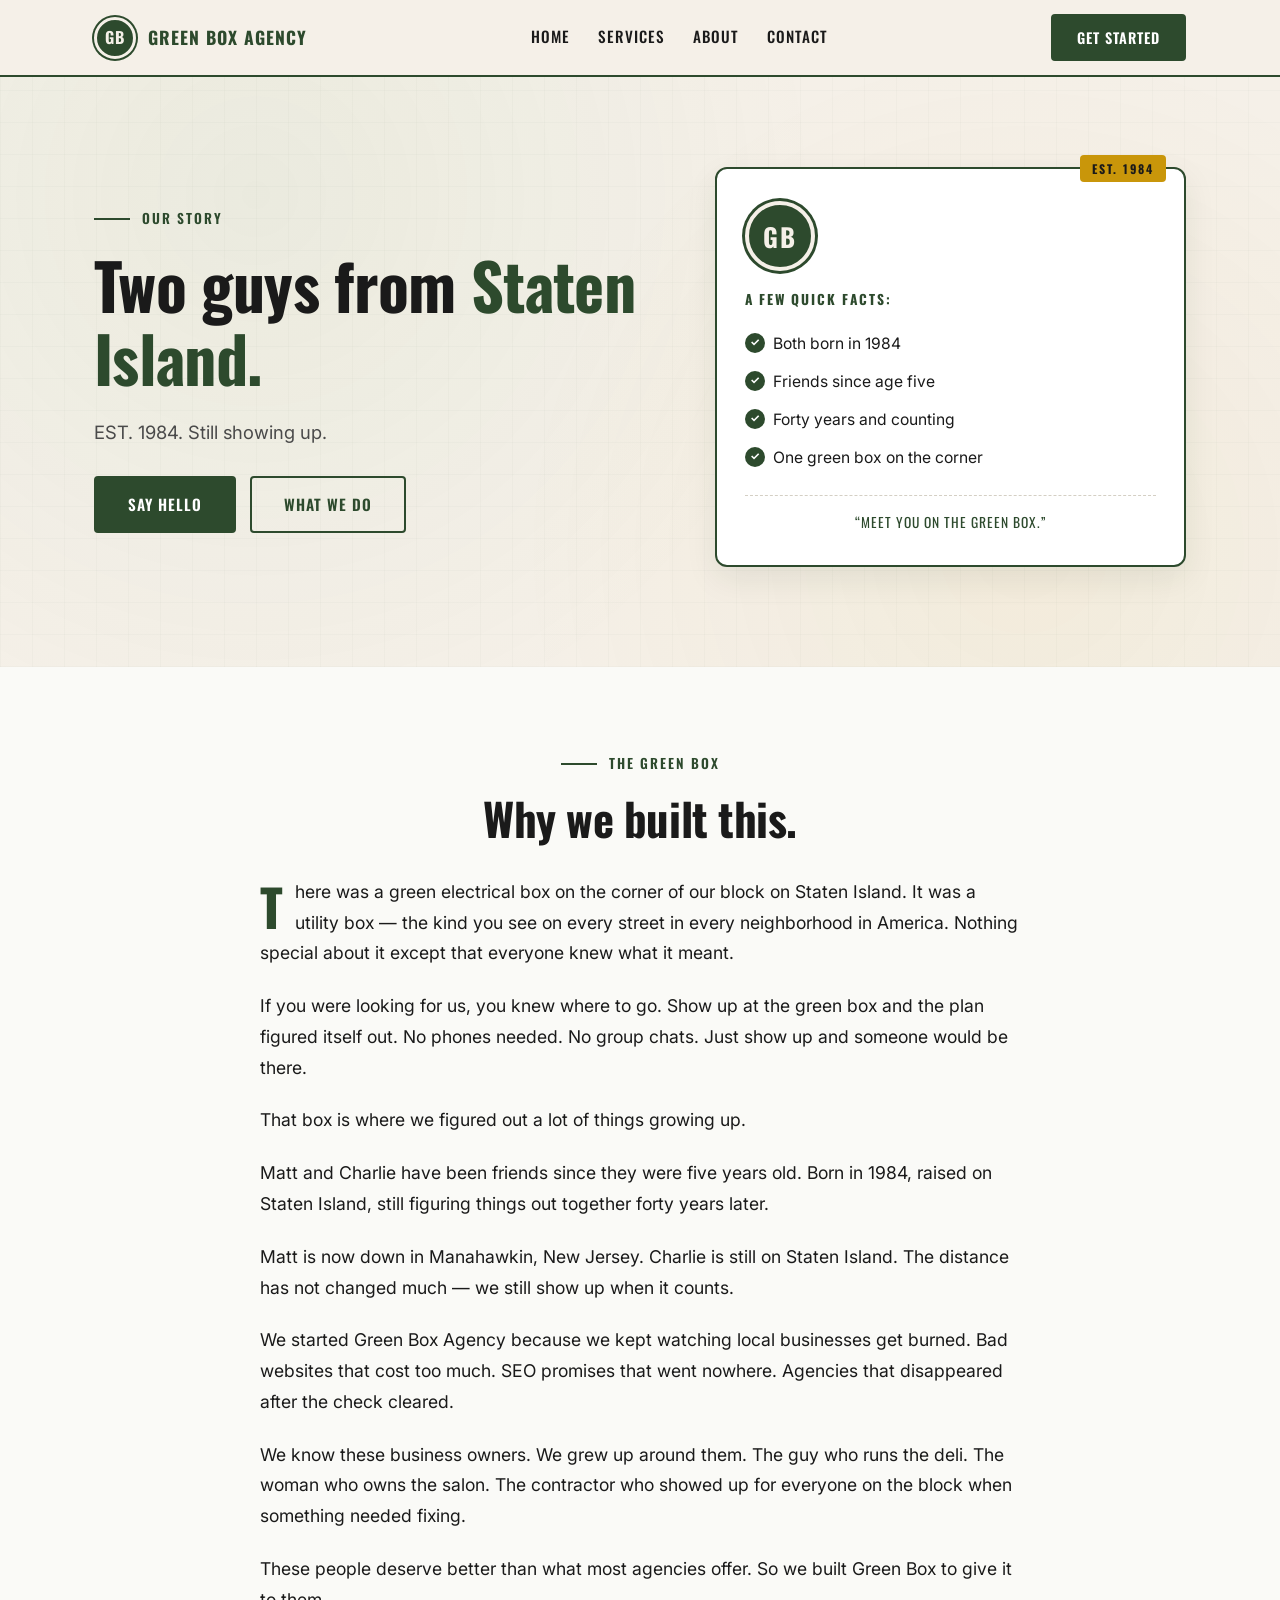
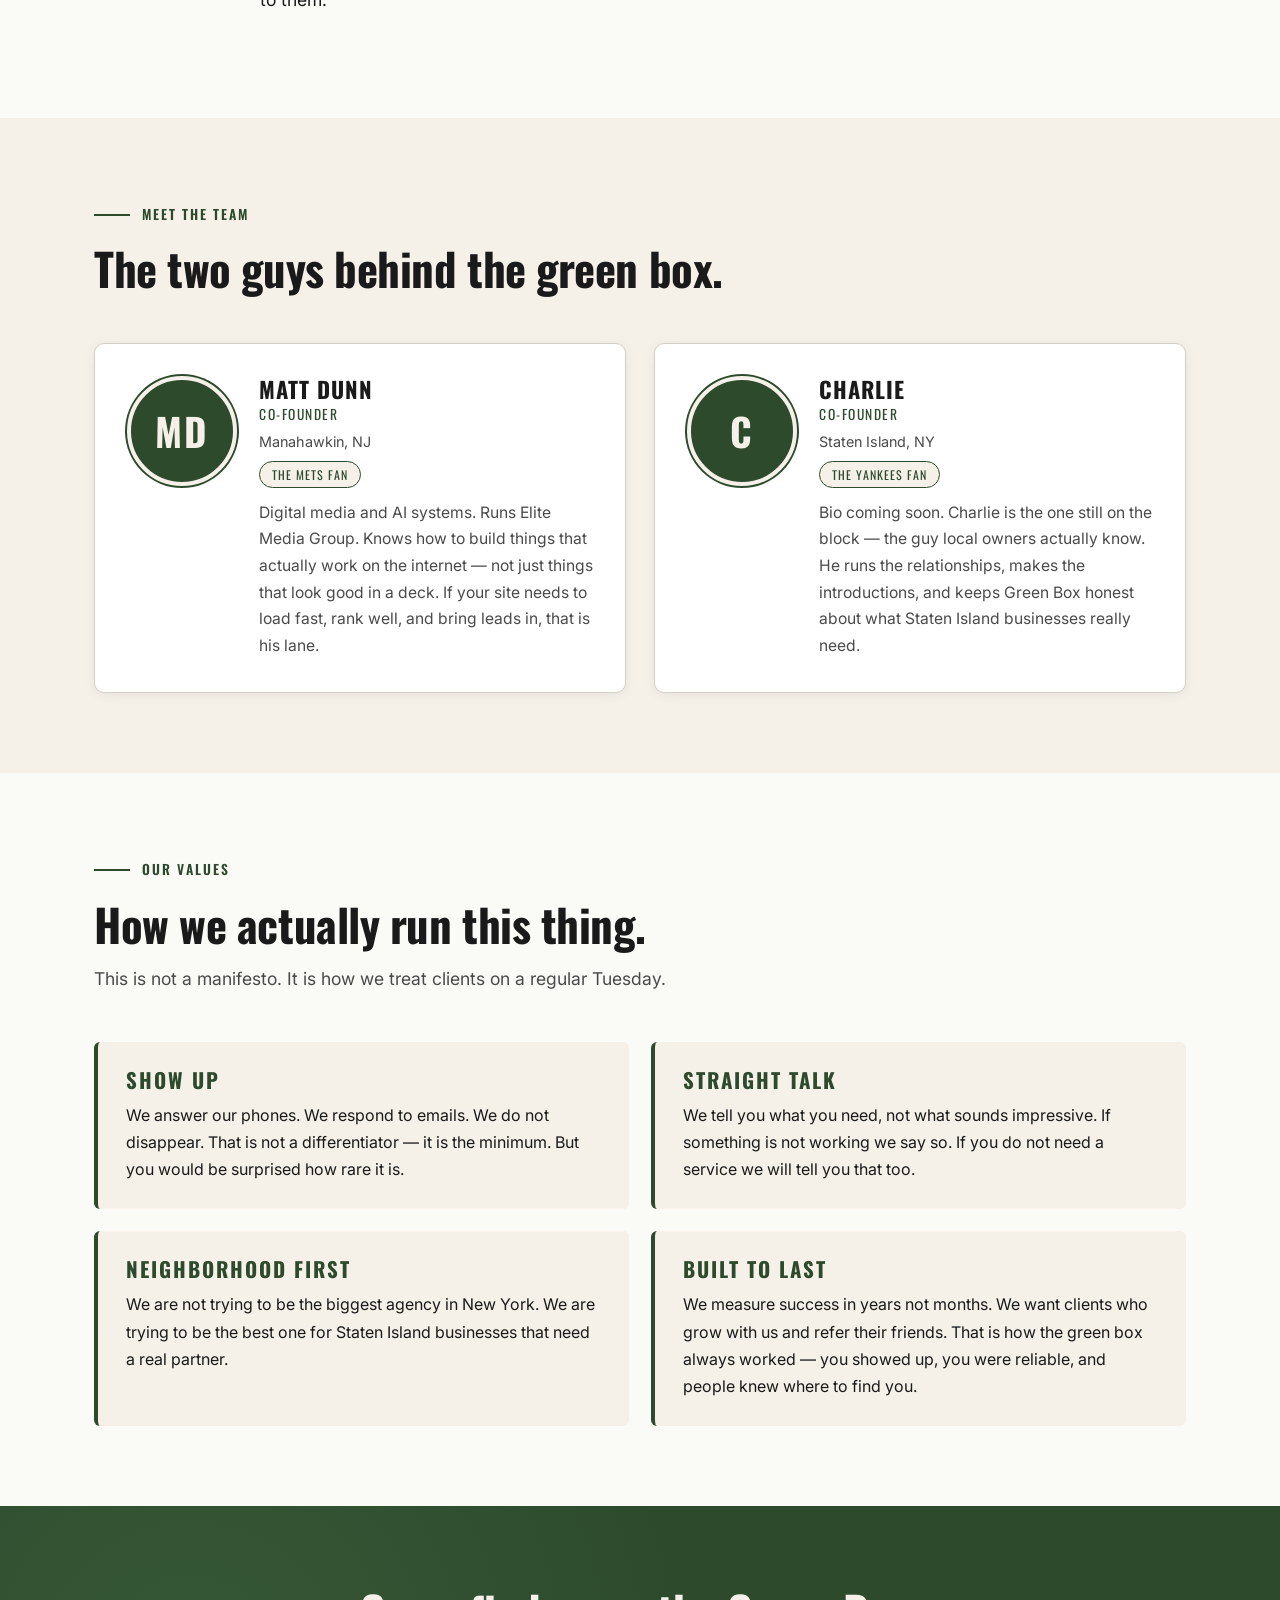
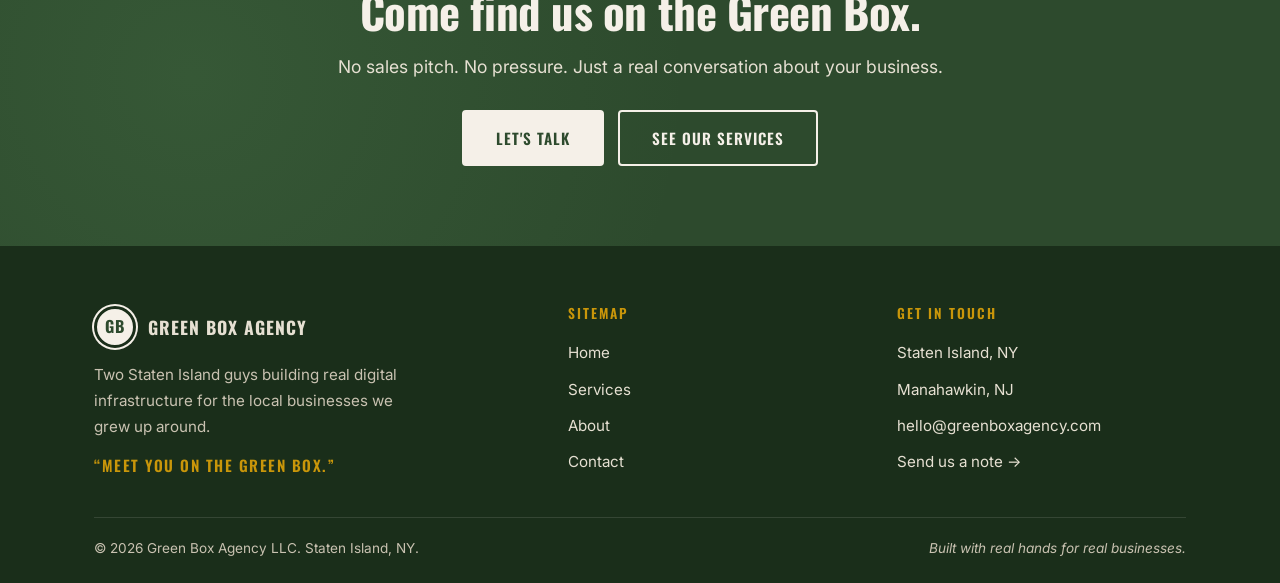
==== about/index.html @ 004ef1b1 "Add about/index.html — greenboxagency.com" ====
<!DOCTYPE html>
<html lang="en">
<head>
  <meta charset="UTF-8" />
  <meta name="viewport" content="width=device-width, initial-scale=1.0" />
  <title>About &mdash; Two Guys from Staten Island | Green Box Agency</title>
  <meta name="description" content="Green Box Agency was started by Matt and Charlie &mdash; friends since 1989, born on Staten Island, building real digital infrastructure for local businesses. Meet the team." />
  <link rel="canonical" href="https://greenboxagency.com/about/" />

  <meta property="og:type" content="website" />
  <meta property="og:url" content="https://greenboxagency.com/about/" />
  <meta property="og:title" content="About Green Box Agency &mdash; Two Guys from Staten Island" />
  <meta property="og:description" content="Friends since 1989. Building Green Box together. Real digital work for the businesses we grew up around." />
  <meta property="og:image" content="/assets/logo.png" />

  <meta name="twitter:card" content="summary_large_image" />
  <meta name="twitter:title" content="About | Green Box Agency" />
  <meta name="twitter:description" content="Friends since 1989. Staten Island raised. Building Green Box together." />
  <meta name="twitter:image" content="/assets/logo.png" />

  <link rel="icon" type="image/png" href="/assets/logo.png" />

  <link rel="preconnect" href="https://fonts.googleapis.com" />
  <link rel="preconnect" href="https://fonts.gstatic.com" crossorigin />
  <link href="https://fonts.googleapis.com/css2?family=Oswald:wght@400;500;600;700;800&amp;family=Inter:wght@400;500;600;700&amp;display=swap" rel="stylesheet" />

  <link rel="stylesheet" href="/assets/style.css" />
  <script src="/assets/script.js" defer></script>

  <!-- GA4 goes here -->

  <script type="application/ld+json">
  {
    "@context": "https://schema.org",
    "@type": "BreadcrumbList",
    "itemListElement": [
      { "@type": "ListItem", "position": 1, "name": "Home", "item": "https://greenboxagency.com/" },
      { "@type": "ListItem", "position": 2, "name": "About", "item": "https://greenboxagency.com/about/" }
    ]
  }
  </script>
</head>
<body>
<header class="site-header" id="top">
  <div class="container">
    <nav class="nav" aria-label="Primary">
      <a class="nav-logo" href="/">
        <span class="nav-logo-mark" aria-hidden="true">GB</span>
        <span>Green Box Agency</span>
      </a>

      <button class="nav-toggle" type="button" aria-controls="nav-links" aria-expanded="false" aria-label="Toggle navigation menu">
        <span></span><span></span><span></span>
      </button>

      <ul class="nav-links" id="nav-links">
        <li><a href="/">Home</a></li>
        <li><a href="/services/">Services</a></li>
        <li><a href="/about/">About</a></li>
        <li><a href="/contact/">Contact</a></li>
      </ul>

      <a class="nav-cta" href="/contact/">Get Started</a>
    </nav>
  </div>
</header>

<main id="main">

  <!-- HERO -->
  <section class="hero">
    <div class="container">
      <div class="hero-copy fade-up">
        <span class="section-label">Our Story</span>
        <h1>Two guys from <span style="color:#2d4a2d">Staten Island.</span></h1>
        <p class="lede">EST. 1984. Still showing up.</p>
        <div class="btn-row">
          <a class="btn btn--primary" href="/contact/">Say Hello</a>
          <a class="btn btn--secondary" href="/services/">What We Do</a>
        </div>
      </div>

      <aside class="hero-card fade-up" aria-label="Quick facts">
        <span class="gb-mark" aria-hidden="true">GB</span>
        <div class="hero-card-label">A few quick facts:</div>
        <ul class="check-list">
          <li>Both born in 1984</li>
          <li>Friends since age five</li>
          <li>Forty years and counting</li>
          <li>One green box on the corner</li>
        </ul>
        <div class="hero-card-foot">&ldquo;Meet you on the Green Box.&rdquo;</div>
      </aside>
    </div>
  </section>

  <!-- THE STORY -->
  <section class="section section--white">
    <div class="container">
      <div class="section-head fade-up" style="margin: 0 auto 32px; text-align:center; max-width:680px;">
        <span class="section-label" style="justify-content:center;">The Green Box</span>
        <h2>Why we built this.</h2>
      </div>

      <article class="story-narrative">
        <p class="fade-up">There was a green electrical box on the corner of our block on Staten Island. It was a utility box &mdash; the kind you see on every street in every neighborhood in America. Nothing special about it except that everyone knew what it meant.</p>

        <p class="fade-up">If you were looking for us, you knew where to go. Show up at the green box and the plan figured itself out. No phones needed. No group chats. Just show up and someone would be there.</p>

        <p class="fade-up">That box is where we figured out a lot of things growing up.</p>

        <p class="fade-up">Matt and Charlie have been friends since they were five years old. Born in 1984, raised on Staten Island, still figuring things out together forty years later.</p>

        <p class="fade-up">Matt is now down in Manahawkin, New Jersey. Charlie is still on Staten Island. The distance has not changed much &mdash; we still show up when it counts.</p>

        <p class="fade-up">We started Green Box Agency because we kept watching local businesses get burned. Bad websites that cost too much. SEO promises that went nowhere. Agencies that disappeared after the check cleared.</p>

        <p class="fade-up">We know these business owners. We grew up around them. The guy who runs the deli. The woman who owns the salon. The contractor who showed up for everyone on the block when something needed fixing.</p>

        <p class="fade-up">These people deserve better than what most agencies offer. So we built Green Box to give it to them.</p>
      </article>
    </div>
  </section>

  <!-- MEET THE TEAM -->
  <section class="section section--cream">
    <div class="container">
      <div class="section-head fade-up">
        <span class="section-label">Meet the Team</span>
        <h2>The two guys behind the green box.</h2>
      </div>

      <div class="team-grid">
        <article class="team-card fade-up">
          <span class="team-avatar" aria-hidden="true">MD</span>
          <div>
            <h3>Matt Dunn</h3>
            <div class="team-role">Co-Founder</div>
            <div class="team-location">Manahawkin, NJ</div>
            <span class="team-tag">The Mets fan</span>
            <p class="team-bio">Digital media and AI systems. Runs Elite Media Group. Knows how to build things that actually work on the internet &mdash; not just things that look good in a deck. If your site needs to load fast, rank well, and bring leads in, that is his lane.</p>
          </div>
        </article>

        <article class="team-card fade-up">
          <span class="team-avatar" aria-hidden="true">C</span>
          <div>
            <h3>Charlie</h3>
            <div class="team-role">Co-Founder</div>
            <div class="team-location">Staten Island, NY</div>
            <span class="team-tag">The Yankees fan</span>
            <p class="team-bio">Bio coming soon. Charlie is the one still on the block &mdash; the guy local owners actually know. He runs the relationships, makes the introductions, and keeps Green Box honest about what Staten Island businesses really need.</p>
          </div>
        </article>
      </div>
    </div>
  </section>

  <!-- OUR VALUES -->
  <section class="section section--white">
    <div class="container">
      <div class="section-head fade-up">
        <span class="section-label">Our Values</span>
        <h2>How we actually run this thing.</h2>
        <p>This is not a manifesto. It is how we treat clients on a regular Tuesday.</p>
      </div>

      <div class="values-grid">
        <div class="value-card fade-up">
          <h3>Show Up</h3>
          <p>We answer our phones. We respond to emails. We do not disappear. That is not a differentiator &mdash; it is the minimum. But you would be surprised how rare it is.</p>
        </div>

        <div class="value-card fade-up">
          <h3>Straight Talk</h3>
          <p>We tell you what you need, not what sounds impressive. If something is not working we say so. If you do not need a service we will tell you that too.</p>
        </div>

        <div class="value-card fade-up">
          <h3>Neighborhood First</h3>
          <p>We are not trying to be the biggest agency in New York. We are trying to be the best one for Staten Island businesses that need a real partner.</p>
        </div>

        <div class="value-card fade-up">
          <h3>Built to Last</h3>
          <p>We measure success in years not months. We want clients who grow with us and refer their friends. That is how the green box always worked &mdash; you showed up, you were reliable, and people knew where to find you.</p>
        </div>
      </div>
    </div>
  </section>

  <!-- CTA BAND -->
  <section class="cta-band">
    <div class="container">
      <h2 class="fade-up">Come find us on the Green Box.</h2>
      <p class="fade-up">No sales pitch. No pressure. Just a real conversation about your business.</p>
      <div class="btn-row fade-up">
        <a class="btn btn--cream" href="/contact/">Let's Talk</a>
        <a class="btn btn--outline-cream" href="/services/">See Our Services</a>
      </div>
    </div>
  </section>

</main>
<footer class="site-footer">
  <div class="container">
    <div class="footer-grid">
      <div class="footer-brand">
        <a class="nav-logo" href="/">
          <span class="nav-logo-mark" aria-hidden="true">GB</span>
          <span>Green Box Agency</span>
        </a>
        <p>Two Staten Island guys building real digital infrastructure for the local businesses we grew up around.</p>
        <p class="footer-tagline">&ldquo;Meet you on the Green Box.&rdquo;</p>
      </div>
      <div class="footer-col">
        <h4>Sitemap</h4>
        <ul>
          <li><a href="/">Home</a></li>
          <li><a href="/services/">Services</a></li>
          <li><a href="/about/">About</a></li>
          <li><a href="/contact/">Contact</a></li>
        </ul>
      </div>
      <div class="footer-col">
        <h4>Get in touch</h4>
        <ul>
          <li>Staten Island, NY</li>
          <li>Manahawkin, NJ</li>
          <li><a href="mailto:hello@greenboxagency.com">hello@greenboxagency.com</a></li>
          <li><a href="/contact/">Send us a note &rarr;</a></li>
        </ul>
      </div>
    </div>
    <div class="footer-bottom">
      <span>&copy; <span data-year>2026</span> Green Box Agency LLC. Staten Island, NY.</span>
      <span class="built">Built with real hands for real businesses.</span>
    </div>
  </div>
</footer>
</body>
</html>
---- assets/style.css ----
/* ============================================
   GREEN BOX AGENCY — SHARED STYLESHEET
   greenboxagency.com
   "Meet you on the Green Box."
   ============================================ */

/* RESET */
*, *::before, *::after {
  box-sizing: border-box;
  margin: 0;
  padding: 0;
}

html {
  scroll-behavior: smooth;
  -webkit-text-size-adjust: 100%;
}

body {
  font-family: 'Inter', system-ui, -apple-system, sans-serif;
  background: #f5f0e8;
  color: #1a1a1a;
  line-height: 1.6;
  -webkit-font-smoothing: antialiased;
  -moz-osx-font-smoothing: grayscale;
  overflow-x: hidden;
}

img { max-width: 100%; height: auto; display: block; }

a { color: #2d4a2d; text-decoration: none; transition: color 0.2s ease; }
a:hover { color: #4a7c4a; }

ul { list-style: none; }

/* TYPOGRAPHY */
h1, h2, h3, h4, h5, h6 {
  font-family: 'Oswald', 'Inter', sans-serif;
  font-weight: 700;
  line-height: 1.15;
  color: #1a1a1a;
  letter-spacing: -0.01em;
}

h1 { font-size: clamp(2.4rem, 6vw, 4rem); font-weight: 800; }
h2 { font-size: clamp(1.8rem, 4vw, 2.8rem); font-weight: 700; }
h3 { font-size: 1.4rem; font-weight: 700; }
h4 { font-size: 1.15rem; font-weight: 600; }

p {
  font-size: 1rem;
  color: #4a4a4a;
  line-height: 1.7;
}

p + p { margin-top: 1rem; }

/* CONTAINER */
.container {
  max-width: 1140px;
  margin: 0 auto;
  padding: 0 24px;
  width: 100%;
}

/* SECTION LABEL — small Oswald uppercase with a leading line */
.section-label {
  font-family: 'Oswald', sans-serif;
  font-size: 0.85rem;
  font-weight: 600;
  text-transform: uppercase;
  letter-spacing: 2px;
  color: #2d4a2d;
  display: inline-flex;
  align-items: center;
  gap: 12px;
  margin-bottom: 18px;
}

.section-label::before {
  content: "";
  display: inline-block;
  width: 36px;
  height: 2px;
  background: #2d4a2d;
}

/* SECTION BASE */
.section {
  padding: 80px 0;
  position: relative;
}

.section--cream { background: #f5f0e8; }
.section--white { background: #fafaf7; }
.section--dark  { background: #2d4a2d; color: #f5f0e8; }
.section--dark p { color: #e6e0d2; }
.section--dark h1, .section--dark h2, .section--dark h3 { color: #f5f0e8; }

.section-head { max-width: 760px; margin-bottom: 48px; }
.section-head h2 { margin-bottom: 14px; }
.section-head p { font-size: 1.1rem; }

/* HEADER / NAV */
.site-header {
  position: sticky;
  top: 0;
  z-index: 100;
  background: #f5f0e8;
  border-bottom: 2px solid #2d4a2d;
  transition: box-shadow 0.2s ease;
}

.site-header.scrolled {
  box-shadow: 0 4px 16px rgba(26, 46, 26, 0.08);
}

.nav {
  display: flex;
  align-items: center;
  justify-content: space-between;
  padding: 14px 0;
  gap: 24px;
}

.nav-logo {
  display: flex;
  align-items: center;
  gap: 12px;
  font-family: 'Oswald', sans-serif;
  font-weight: 700;
  font-size: 1.1rem;
  color: #2d4a2d;
  text-transform: uppercase;
  letter-spacing: 1px;
  flex-shrink: 0;
}

.nav-logo-mark {
  width: 42px;
  height: 42px;
  border-radius: 50%;
  background: #2d4a2d;
  color: #f5f0e8;
  display: inline-flex;
  align-items: center;
  justify-content: center;
  font-family: 'Oswald', sans-serif;
  font-weight: 800;
  font-size: 1rem;
  letter-spacing: 1px;
  border: 3px solid #f5f0e8;
  box-shadow: 0 0 0 2px #2d4a2d;
}

.nav-links {
  display: flex;
  gap: 28px;
  list-style: none;
  margin: 0 auto;
}

.nav-links a {
  font-family: 'Oswald', sans-serif;
  font-size: 0.95rem;
  font-weight: 500;
  text-transform: uppercase;
  letter-spacing: 1px;
  color: #1a1a1a;
  padding: 6px 0;
  position: relative;
  transition: color 0.2s ease;
}

.nav-links a:hover,
.nav-links a.active {
  color: #2d4a2d;
}

.nav-links a.active::after {
  content: "";
  position: absolute;
  left: 0;
  bottom: -2px;
  width: 100%;
  height: 2px;
  background: #c9960a;
}

/* NAV CTA BUTTON */
.nav-cta {
  background: #2d4a2d;
  color: #ffffff;
  font-family: 'Oswald', sans-serif;
  font-weight: 600;
  text-transform: uppercase;
  letter-spacing: 1px;
  padding: 10px 24px;
  border-radius: 4px;
  font-size: 0.9rem;
  border: 2px solid #2d4a2d;
  transition: background 0.2s ease, transform 0.2s ease;
}
.nav-cta:hover { background: #4a7c4a; border-color: #4a7c4a; color: #ffffff; transform: translateY(-1px); }

/* HAMBURGER */
.nav-toggle {
  display: none;
  background: transparent;
  border: 0;
  width: 40px;
  height: 40px;
  cursor: pointer;
  padding: 8px;
  position: relative;
  z-index: 110;
}
.nav-toggle span {
  display: block;
  width: 100%;
  height: 2px;
  background: #2d4a2d;
  margin: 5px 0;
  transition: transform 0.25s ease, opacity 0.2s ease;
}
.nav-toggle[aria-expanded="true"] span:nth-child(1) { transform: translateY(7px) rotate(45deg); }
.nav-toggle[aria-expanded="true"] span:nth-child(2) { opacity: 0; }
.nav-toggle[aria-expanded="true"] span:nth-child(3) { transform: translateY(-7px) rotate(-45deg); }

/* BUTTONS */
.btn {
  display: inline-flex;
  align-items: center;
  justify-content: center;
  gap: 8px;
  font-family: 'Oswald', sans-serif;
  font-weight: 600;
  text-transform: uppercase;
  letter-spacing: 1px;
  font-size: 0.95rem;
  padding: 14px 32px;
  border-radius: 4px;
  border: 2px solid transparent;
  cursor: pointer;
  transition: background 0.2s ease, color 0.2s ease, transform 0.2s ease, border-color 0.2s ease;
  text-decoration: none;
  white-space: nowrap;
}

.btn--primary {
  background: #2d4a2d;
  color: #ffffff;
  border-color: #2d4a2d;
}
.btn--primary:hover { background: #4a7c4a; border-color: #4a7c4a; color: #ffffff; transform: translateY(-1px); }

.btn--secondary {
  background: transparent;
  color: #2d4a2d;
  border-color: #2d4a2d;
}
.btn--secondary:hover { background: #2d4a2d; color: #ffffff; transform: translateY(-1px); }

.btn--cream {
  background: #f5f0e8;
  color: #2d4a2d;
  border-color: #f5f0e8;
}
.btn--cream:hover { background: #ffffff; border-color: #ffffff; color: #2d4a2d; }

.btn--outline-cream {
  background: transparent;
  color: #f5f0e8;
  border-color: #f5f0e8;
}
.btn--outline-cream:hover { background: #f5f0e8; color: #2d4a2d; }

.btn-row {
  display: flex;
  gap: 14px;
  flex-wrap: wrap;
  margin-top: 28px;
}

.trust-line {
  margin-top: 22px;
  font-size: 0.9rem;
  color: #4a4a4a;
  font-family: 'Oswald', sans-serif;
  font-weight: 500;
  letter-spacing: 1px;
  text-transform: uppercase;
}

/* HERO */
.hero {
  background:
    radial-gradient(circle at 20% 20%, rgba(106,168,106,0.08), transparent 50%),
    radial-gradient(circle at 80% 80%, rgba(201,150,10,0.06), transparent 45%),
    #f5f0e8;
  padding: 90px 0 100px;
  position: relative;
  overflow: hidden;
}

.hero::before {
  content: "";
  position: absolute;
  inset: 0;
  background-image:
    repeating-linear-gradient(0deg, rgba(45,74,45,0.025) 0 1px, transparent 1px 32px),
    repeating-linear-gradient(90deg, rgba(45,74,45,0.025) 0 1px, transparent 1px 32px);
  pointer-events: none;
}

.hero .container {
  position: relative;
  display: grid;
  grid-template-columns: 1.2fr 1fr;
  gap: 56px;
  align-items: center;
}

.hero h1 { margin-bottom: 22px; color: #1a1a1a; }
.hero h1 .accent { color: #2d4a2d; }
.hero .lede { font-size: 1.15rem; max-width: 540px; }

/* HERO BADGE CARD */
.hero-card {
  background: #ffffff;
  border: 2px solid #2d4a2d;
  border-radius: 12px;
  padding: 32px 28px;
  box-shadow: 0 12px 32px rgba(26,46,26,0.08);
  position: relative;
}

.hero-card::before {
  content: "EST. 1984";
  position: absolute;
  top: -14px;
  right: 18px;
  background: #c9960a;
  color: #1a1a1a;
  font-family: 'Oswald', sans-serif;
  font-weight: 700;
  font-size: 0.75rem;
  letter-spacing: 2px;
  padding: 4px 12px;
  border-radius: 4px;
}

.hero-card .gb-mark {
  width: 70px;
  height: 70px;
  border-radius: 50%;
  background: #2d4a2d;
  color: #f5f0e8;
  display: inline-flex;
  align-items: center;
  justify-content: center;
  font-family: 'Oswald', sans-serif;
  font-weight: 800;
  font-size: 1.6rem;
  letter-spacing: 2px;
  margin-bottom: 18px;
  border: 4px solid #f5f0e8;
  box-shadow: 0 0 0 3px #2d4a2d;
}

.hero-card-label {
  font-family: 'Oswald', sans-serif;
  font-weight: 700;
  text-transform: uppercase;
  letter-spacing: 2px;
  font-size: 0.85rem;
  color: #2d4a2d;
  margin-bottom: 14px;
}

.check-list { margin: 0; padding: 0; }
.check-list li {
  font-family: 'Inter', sans-serif;
  font-size: 0.98rem;
  color: #1a1a1a;
  padding: 8px 0 8px 28px;
  position: relative;
  line-height: 1.4;
}
.check-list li::before {
  content: "\2713";
  position: absolute;
  left: 0;
  top: 8px;
  width: 20px;
  height: 20px;
  border-radius: 50%;
  background: #2d4a2d;
  color: #ffffff;
  font-size: 0.7rem;
  font-weight: 700;
  display: inline-flex;
  align-items: center;
  justify-content: center;
}

.hero-card-foot {
  margin-top: 18px;
  padding-top: 16px;
  border-top: 1px dashed #d4cfc4;
  font-family: 'Oswald', sans-serif;
  font-size: 0.85rem;
  letter-spacing: 1px;
  text-transform: uppercase;
  color: #2d4a2d;
  text-align: center;
}

/* SOCIAL PROOF BAR */
.proof-bar {
  background: #f5f0e8;
  padding: 36px 0;
  border-top: 1px solid #d4cfc4;
  border-bottom: 1px solid #d4cfc4;
}

.proof-bar p {
  text-align: center;
  font-family: 'Oswald', sans-serif;
  font-weight: 500;
  text-transform: uppercase;
  letter-spacing: 1.5px;
  font-size: 0.9rem;
  color: #2d4a2d;
  margin-bottom: 24px;
}

.proof-stats {
  display: grid;
  grid-template-columns: repeat(3, 1fr);
  gap: 24px;
  max-width: 900px;
  margin: 0 auto;
}

.proof-stat {
  text-align: center;
  padding: 14px;
}

.proof-stat .stat-tag {
  display: inline-block;
  font-family: 'Oswald', sans-serif;
  font-weight: 700;
  background: #2d4a2d;
  color: #f5f0e8;
  padding: 2px 10px;
  border-radius: 3px;
  font-size: 0.7rem;
  letter-spacing: 1px;
  margin-bottom: 8px;
}

.proof-stat .stat-label {
  font-family: 'Inter', sans-serif;
  font-size: 0.9rem;
  color: #4a4a4a;
  display: block;
  margin-bottom: 6px;
}

.proof-stat .stat-value {
  font-family: 'Oswald', sans-serif;
  font-weight: 700;
  font-size: 1.3rem;
  color: #1a1a1a;
}

/* STORY SECTION */
.story-grid {
  display: grid;
  grid-template-columns: 1fr 1.2fr;
  gap: 56px;
  align-items: center;
}

.story-quote {
  background: #f5f0e8;
  border: 2px solid #2d4a2d;
  border-radius: 12px;
  padding: 40px 32px;
  position: relative;
  font-family: 'Oswald', sans-serif;
  font-weight: 500;
  font-size: 1.2rem;
  line-height: 1.45;
  color: #1a1a1a;
}

.story-quote::before {
  content: "\201C";
  position: absolute;
  top: -22px;
  left: 22px;
  background: #2d4a2d;
  color: #f5f0e8;
  width: 44px;
  height: 44px;
  border-radius: 50%;
  display: inline-flex;
  align-items: center;
  justify-content: center;
  font-family: 'Oswald', sans-serif;
  font-weight: 800;
  font-size: 2rem;
  line-height: 1;
  padding-top: 8px;
}

.story-quote-foot {
  margin-top: 22px;
  padding-top: 16px;
  border-top: 1px dashed #d4cfc4;
  font-family: 'Oswald', sans-serif;
  font-size: 0.8rem;
  letter-spacing: 2px;
  text-transform: uppercase;
  color: #2d4a2d;
}

.story-body h2 { margin-bottom: 18px; }
.story-body p { margin-bottom: 14px; font-size: 1.05rem; }

.story-link {
  display: inline-flex;
  align-items: center;
  gap: 8px;
  margin-top: 14px;
  font-family: 'Oswald', sans-serif;
  font-weight: 600;
  text-transform: uppercase;
  letter-spacing: 1.5px;
  font-size: 0.9rem;
  color: #2d4a2d;
  border-bottom: 2px solid #2d4a2d;
  padding-bottom: 4px;
}
.story-link:hover { color: #4a7c4a; border-color: #4a7c4a; }

/* CARDS */
.card {
  background: #ffffff;
  border: 1px solid #d4cfc4;
  border-radius: 8px;
  padding: 28px;
  box-shadow: 0 2px 12px rgba(0,0,0,0.06);
  transition: transform 0.25s ease, box-shadow 0.25s ease, border-color 0.25s ease;
  height: 100%;
}
.card:hover {
  transform: translateY(-2px);
  box-shadow: 0 10px 24px rgba(26,46,26,0.1);
  border-color: #4a7c4a;
}
.card .card-icon {
  font-size: 1.8rem;
  width: 52px;
  height: 52px;
  border-radius: 8px;
  background: #f5f0e8;
  display: inline-flex;
  align-items: center;
  justify-content: center;
  margin-bottom: 16px;
  border: 1px solid #d4cfc4;
}
.card h3 { margin-bottom: 10px; color: #2d4a2d; font-family: 'Oswald', sans-serif; }
.card p { font-size: 0.98rem; }

/* SERVICES GRID */
.services-grid {
  display: grid;
  grid-template-columns: repeat(3, 1fr);
  gap: 22px;
}

.section-foot {
  margin-top: 40px;
  text-align: center;
}

/* PROCESS STEPS */
.process-grid {
  display: grid;
  grid-template-columns: repeat(4, 1fr);
  gap: 22px;
}

.process-step {
  background: #f5f0e8;
  border: 1px solid #d4cfc4;
  border-radius: 8px;
  padding: 26px;
  position: relative;
}

.process-step .step-num {
  position: absolute;
  top: -14px;
  left: 22px;
  background: #2d4a2d;
  color: #f5f0e8;
  font-family: 'Oswald', sans-serif;
  font-weight: 700;
  font-size: 0.8rem;
  padding: 4px 10px;
  border-radius: 4px;
  letter-spacing: 1px;
}

.process-step .step-icon {
  font-size: 1.6rem;
  margin-bottom: 10px;
  margin-top: 6px;
}

.process-step h3 {
  font-family: 'Oswald', sans-serif;
  font-size: 1.2rem;
  color: #2d4a2d;
  margin-bottom: 8px;
  text-transform: uppercase;
  letter-spacing: 1px;
}

.process-step p { font-size: 0.95rem; }

/* WHO WE SERVE PILLS */
.pills {
  display: flex;
  flex-wrap: wrap;
  gap: 12px;
  margin-bottom: 24px;
}

.pill {
  display: inline-flex;
  align-items: center;
  gap: 8px;
  padding: 10px 18px;
  border: 2px solid #2d4a2d;
  border-radius: 999px;
  font-family: 'Oswald', sans-serif;
  font-weight: 500;
  font-size: 0.9rem;
  text-transform: uppercase;
  letter-spacing: 1px;
  color: #2d4a2d;
  background: transparent;
  transition: background 0.2s ease, color 0.2s ease, transform 0.2s ease;
  cursor: default;
}
.pill:hover {
  background: #2d4a2d;
  color: #f5f0e8;
  transform: translateY(-1px);
}

.who-note {
  margin-top: 18px;
  font-style: italic;
  color: #4a4a4a;
  max-width: 640px;
}

/* CTA BAND */
.cta-band {
  background:
    radial-gradient(circle at 15% 50%, rgba(106,168,106,0.15), transparent 45%),
    #2d4a2d;
  color: #f5f0e8;
  padding: 80px 0;
  text-align: center;
}
.cta-band h2 { color: #f5f0e8; margin-bottom: 14px; max-width: 720px; margin-left: auto; margin-right: auto; }
.cta-band p { color: #e6e0d2; max-width: 620px; margin: 0 auto; font-size: 1.1rem; }
.cta-band .btn-row { justify-content: center; }
.cta-band .trust-line { color: #c9c2b1; }

/* PRICING */
.pricing-grid {
  display: grid;
  grid-template-columns: repeat(3, 1fr);
  gap: 22px;
  align-items: stretch;
}

.pricing-card {
  background: #ffffff;
  border: 1px solid #d4cfc4;
  border-radius: 10px;
  padding: 32px 28px;
  box-shadow: 0 2px 12px rgba(0,0,0,0.06);
  position: relative;
  display: flex;
  flex-direction: column;
}

.pricing-card.featured {
  border: 2px solid #2d4a2d;
  box-shadow: 0 12px 32px rgba(26,46,26,0.12);
  transform: translateY(-6px);
}

.pricing-card .pop-badge {
  position: absolute;
  top: -14px;
  left: 50%;
  transform: translateX(-50%);
  background: #c9960a;
  color: #1a1a1a;
  font-family: 'Oswald', sans-serif;
  font-weight: 700;
  font-size: 0.75rem;
  letter-spacing: 2px;
  padding: 5px 14px;
  border-radius: 4px;
  text-transform: uppercase;
  white-space: nowrap;
}

.pricing-card h3 {
  font-family: 'Oswald', sans-serif;
  font-size: 1.4rem;
  text-transform: uppercase;
  letter-spacing: 2px;
  color: #2d4a2d;
  margin-bottom: 6px;
}

.price {
  font-family: 'Oswald', sans-serif;
  font-weight: 800;
  font-size: 2.4rem;
  color: #1a1a1a;
  line-height: 1;
  margin: 10px 0 4px;
}

.price-period {
  font-family: 'Inter', sans-serif;
  font-size: 0.9rem;
  font-weight: 500;
  color: #4a4a4a;
  margin-bottom: 14px;
}

.pricing-card .pitch {
  color: #4a4a4a;
  margin-bottom: 18px;
  font-style: italic;
}

.feature-list { margin-bottom: 28px; flex-grow: 1; }
.feature-list li {
  padding: 8px 0 8px 28px;
  position: relative;
  font-size: 0.95rem;
  color: #1a1a1a;
  border-bottom: 1px dashed #e5dfd2;
}
.feature-list li:last-child { border-bottom: 0; }
.feature-list li::before {
  content: "\2713";
  position: absolute;
  left: 0;
  top: 8px;
  color: #2d4a2d;
  font-weight: 800;
  font-size: 0.95rem;
}

.pricing-foot {
  text-align: center;
  margin-top: 32px;
  font-family: 'Oswald', sans-serif;
  text-transform: uppercase;
  letter-spacing: 1.5px;
  font-size: 0.9rem;
  color: #4a4a4a;
}

/* ADDONS */
.addons-grid {
  display: grid;
  grid-template-columns: repeat(4, 1fr);
  gap: 18px;
}

.addon-card {
  background: #ffffff;
  border: 1px solid #d4cfc4;
  border-radius: 8px;
  padding: 22px;
  text-align: left;
}

.addon-card h3 {
  font-family: 'Oswald', sans-serif;
  font-size: 1.05rem;
  text-transform: uppercase;
  letter-spacing: 1px;
  color: #2d4a2d;
  margin-bottom: 6px;
}

.addon-card .addon-price {
  font-family: 'Oswald', sans-serif;
  font-weight: 700;
  color: #c9960a;
  font-size: 1.1rem;
}

/* SERVICE DETAIL */
.service-detail {
  display: grid;
  grid-template-columns: 1fr 1.5fr;
  gap: 40px;
  padding: 36px 0;
  border-bottom: 1px solid #d4cfc4;
  align-items: start;
}
.service-detail:last-child { border-bottom: 0; }
.service-detail .icon-wrap {
  font-size: 2.4rem;
  width: 76px;
  height: 76px;
  border-radius: 12px;
  background: #2d4a2d;
  color: #f5f0e8;
  display: inline-flex;
  align-items: center;
  justify-content: center;
  margin-bottom: 14px;
}
.service-detail h3 {
  font-family: 'Oswald', sans-serif;
  font-size: 1.6rem;
  text-transform: uppercase;
  letter-spacing: 1.5px;
  color: #2d4a2d;
  margin-bottom: 12px;
}
.service-detail .includes {
  margin-top: 18px;
}
.service-detail .includes li {
  padding: 6px 0 6px 26px;
  position: relative;
  color: #1a1a1a;
  font-size: 0.98rem;
}
.service-detail .includes li::before {
  content: "\2713";
  position: absolute;
  left: 0;
  top: 6px;
  color: #4a7c4a;
  font-weight: 800;
}

/* ABOUT PAGE */
.story-narrative {
  max-width: 760px;
  margin: 0 auto;
}
.story-narrative p {
  font-size: 1.1rem;
  color: #1a1a1a;
  margin-bottom: 22px;
  line-height: 1.75;
}
.story-narrative p:first-of-type::first-letter {
  font-family: 'Oswald', sans-serif;
  font-weight: 800;
  font-size: 3.2rem;
  float: left;
  line-height: 0.9;
  padding: 6px 12px 0 0;
  color: #2d4a2d;
}

/* TEAM */
.team-grid {
  display: grid;
  grid-template-columns: repeat(2, 1fr);
  gap: 28px;
}

.team-card {
  background: #ffffff;
  border: 1px solid #d4cfc4;
  border-radius: 10px;
  padding: 32px;
  box-shadow: 0 2px 12px rgba(0,0,0,0.06);
  display: grid;
  grid-template-columns: 110px 1fr;
  gap: 22px;
  align-items: start;
}

.team-avatar {
  width: 110px;
  height: 110px;
  border-radius: 50%;
  background: #2d4a2d;
  color: #f5f0e8;
  display: inline-flex;
  align-items: center;
  justify-content: center;
  font-family: 'Oswald', sans-serif;
  font-weight: 800;
  font-size: 2.4rem;
  letter-spacing: 2px;
  border: 4px solid #f5f0e8;
  box-shadow: 0 0 0 2px #2d4a2d;
}

.team-card h3 {
  font-family: 'Oswald', sans-serif;
  font-size: 1.4rem;
  color: #1a1a1a;
  text-transform: uppercase;
  letter-spacing: 1px;
  margin-bottom: 2px;
}
.team-role {
  font-family: 'Oswald', sans-serif;
  font-size: 0.85rem;
  letter-spacing: 1.5px;
  text-transform: uppercase;
  color: #2d4a2d;
  margin-bottom: 4px;
}
.team-location {
  font-size: 0.9rem;
  color: #4a4a4a;
  margin-bottom: 8px;
}
.team-tag {
  display: inline-block;
  background: #f5f0e8;
  color: #2d4a2d;
  border: 1px solid #2d4a2d;
  border-radius: 999px;
  padding: 3px 12px;
  font-family: 'Oswald', sans-serif;
  font-size: 0.75rem;
  letter-spacing: 1px;
  text-transform: uppercase;
  margin-bottom: 12px;
}
.team-bio {
  font-size: 0.98rem;
  color: #4a4a4a;
}

/* VALUES */
.values-grid {
  display: grid;
  grid-template-columns: repeat(2, 1fr);
  gap: 22px;
}
.value-card {
  background: #f5f0e8;
  border-left: 4px solid #2d4a2d;
  border-radius: 6px;
  padding: 26px 28px;
}
.value-card h3 {
  font-family: 'Oswald', sans-serif;
  font-size: 1.3rem;
  text-transform: uppercase;
  letter-spacing: 2px;
  color: #2d4a2d;
  margin-bottom: 10px;
}
.value-card p { color: #1a1a1a; font-size: 1rem; }

/* CONTACT PAGE */
.contact-grid {
  display: grid;
  grid-template-columns: 1.4fr 1fr;
  gap: 48px;
  align-items: start;
}

.contact-form {
  background: #ffffff;
  border: 1px solid #d4cfc4;
  border-radius: 10px;
  padding: 36px;
  box-shadow: 0 2px 12px rgba(0,0,0,0.06);
}

.contact-form .field {
  margin-bottom: 18px;
}

.contact-form label {
  display: block;
  font-family: 'Oswald', sans-serif;
  font-weight: 600;
  text-transform: uppercase;
  font-size: 0.8rem;
  letter-spacing: 1.5px;
  color: #2d4a2d;
  margin-bottom: 6px;
}

.contact-form input[type="text"],
.contact-form input[type="email"],
.contact-form input[type="tel"],
.contact-form select,
.contact-form textarea {
  width: 100%;
  padding: 12px 14px;
  border: 1px solid #d4cfc4;
  border-radius: 6px;
  background: #fafaf7;
  font-family: 'Inter', sans-serif;
  font-size: 1rem;
  color: #1a1a1a;
  transition: border-color 0.2s ease, box-shadow 0.2s ease;
}
.contact-form input:focus,
.contact-form select:focus,
.contact-form textarea:focus {
  outline: 0;
  border-color: #2d4a2d;
  box-shadow: 0 0 0 3px rgba(45,74,45,0.12);
}
.contact-form textarea { min-height: 130px; resize: vertical; }

.checkbox-row, .check-group {
  display: grid;
  grid-template-columns: repeat(2, 1fr);
  gap: 8px 18px;
}

.check-item {
  display: flex;
  align-items: center;
  gap: 8px;
  font-size: 0.95rem;
  color: #1a1a1a;
  font-family: 'Inter', sans-serif;
}
.check-item input[type="checkbox"] {
  width: 18px;
  height: 18px;
  accent-color: #2d4a2d;
}

.form-foot {
  margin-top: 16px;
  font-size: 0.85rem;
  color: #4a4a4a;
  font-style: italic;
}

.form-success {
  background: #f5f0e8;
  border: 2px solid #2d4a2d;
  border-radius: 8px;
  padding: 24px;
  margin-top: 18px;
  color: #2d4a2d;
  font-family: 'Oswald', sans-serif;
  font-weight: 600;
  text-align: center;
  display: none;
}
.form-success.show { display: block; }

/* CONTACT INFO */
.contact-info {
  background: #2d4a2d;
  color: #f5f0e8;
  border-radius: 10px;
  padding: 32px;
}
.contact-info h2,
.contact-info h3 { color: #f5f0e8; }
.contact-info .est {
  font-family: 'Oswald', sans-serif;
  letter-spacing: 2px;
  font-size: 0.8rem;
  color: #c9960a;
  margin-bottom: 18px;
  text-transform: uppercase;
}
.contact-info h2 {
  font-size: 1.6rem;
  margin-bottom: 18px;
  text-transform: uppercase;
  letter-spacing: 1.5px;
}
.contact-info ul li {
  padding: 10px 0;
  border-bottom: 1px solid rgba(245,240,232,0.15);
  font-size: 0.98rem;
  color: #f5f0e8;
}
.contact-info ul li:last-child { border-bottom: 0; }
.contact-info .hours {
  margin-top: 18px;
  padding: 18px;
  background: rgba(245,240,232,0.08);
  border-radius: 6px;
}
.contact-info .hours h3 {
  font-family: 'Oswald', sans-serif;
  font-size: 0.9rem;
  letter-spacing: 1.5px;
  text-transform: uppercase;
  color: #c9960a;
  margin-bottom: 8px;
}
.contact-info .hours p { color: #e6e0d2; font-size: 0.95rem; }
.contact-info .quote-badge {
  margin-top: 22px;
  padding: 22px;
  border: 2px dashed #c9960a;
  border-radius: 8px;
  text-align: center;
  font-family: 'Oswald', sans-serif;
  font-weight: 600;
  letter-spacing: 1.5px;
  font-size: 1.05rem;
  color: #f5f0e8;
  text-transform: uppercase;
}
.contact-info .socials {
  margin-top: 18px;
  display: flex;
  gap: 14px;
  flex-wrap: wrap;
}
.contact-info .socials a {
  color: #c9960a;
  font-family: 'Oswald', sans-serif;
  font-size: 0.85rem;
  letter-spacing: 1px;
  text-transform: uppercase;
}
.contact-info .socials a:hover { color: #f5f0e8; }

/* FOOTER */
.site-footer {
  background: #1a2e1a;
  color: #e6e0d2;
  padding: 60px 0 24px;
}
.site-footer a { color: #e6e0d2; }
.site-footer a:hover { color: #c9960a; }

.footer-grid {
  display: grid;
  grid-template-columns: 1.5fr 1fr 1fr;
  gap: 40px;
  margin-bottom: 36px;
}

.footer-brand .nav-logo-mark {
  background: #f5f0e8;
  color: #2d4a2d;
  border-color: #1a2e1a;
  box-shadow: 0 0 0 2px #f5f0e8;
}

.footer-brand p {
  color: #c9c2b1;
  margin-top: 14px;
  max-width: 320px;
  font-size: 0.95rem;
}

.footer-tagline {
  font-family: 'Oswald', sans-serif;
  font-weight: 600;
  letter-spacing: 1.5px;
  text-transform: uppercase;
  color: #c9960a !important;
  font-size: 0.95rem !important;
  margin-top: 14px !important;
}

.footer-col h4 {
  font-family: 'Oswald', sans-serif;
  text-transform: uppercase;
  letter-spacing: 2px;
  font-size: 0.85rem;
  color: #c9960a;
  margin-bottom: 14px;
}

.footer-col ul li {
  padding: 6px 0;
  font-family: 'Inter', sans-serif;
  font-size: 0.95rem;
}

.footer-bottom {
  border-top: 1px solid rgba(245,240,232,0.12);
  padding-top: 20px;
  display: flex;
  justify-content: space-between;
  align-items: center;
  flex-wrap: wrap;
  gap: 10px;
  font-size: 0.85rem;
  color: #c9c2b1;
}

.footer-bottom .built {
  font-style: italic;
}

/* FADE UP */
.fade-up {
  opacity: 0;
  transform: translateY(18px);
  transition: opacity 0.6s ease, transform 0.6s ease;
}
.fade-up.visible {
  opacity: 1;
  transform: translateY(0);
}

/* RESPONSIVE */
@media (max-width: 960px) {
  .hero .container { grid-template-columns: 1fr; gap: 40px; }
  .story-grid { grid-template-columns: 1fr; gap: 32px; }
  .services-grid { grid-template-columns: repeat(2, 1fr); }
  .process-grid { grid-template-columns: repeat(2, 1fr); }
  .pricing-grid { grid-template-columns: 1fr; }
  .pricing-card.featured { transform: none; }
  .addons-grid { grid-template-columns: repeat(2, 1fr); }
  .service-detail { grid-template-columns: 1fr; gap: 18px; }
  .team-grid { grid-template-columns: 1fr; }
  .values-grid { grid-template-columns: 1fr; }
  .contact-grid { grid-template-columns: 1fr; }
  .footer-grid { grid-template-columns: 1fr 1fr; }
  .proof-stats { grid-template-columns: 1fr; max-width: 380px; }
}

@media (max-width: 768px) {
  .section { padding: 60px 0; }
  .nav-toggle { display: block; }
  .nav-links {
    position: fixed;
    inset: 64px 0 auto 0;
    background: #f5f0e8;
    flex-direction: column;
    gap: 0;
    padding: 16px 24px;
    border-bottom: 2px solid #2d4a2d;
    transform: translateY(-110%);
    transition: transform 0.25s ease;
    margin: 0;
    box-shadow: 0 8px 18px rgba(0,0,0,0.08);
  }
  .nav-links.open { transform: translateY(0); }
  .nav-links li { width: 100%; }
  .nav-links a {
    display: block;
    padding: 14px 0;
    border-bottom: 1px solid #d4cfc4;
  }
  .nav-cta { display: none; }
  .hero-card { padding: 26px 22px; }
  .team-card { grid-template-columns: 1fr; text-align: center; }
  .team-avatar { margin: 0 auto; }
  .footer-grid { grid-template-columns: 1fr; }
  .footer-bottom { flex-direction: column; text-align: center; }
  .checkbox-row, .check-group { grid-template-columns: 1fr; }
}

@media (max-width: 480px) {
  .services-grid { grid-template-columns: 1fr; }
  .process-grid { grid-template-columns: 1fr; }
  .addons-grid { grid-template-columns: 1fr; }
  .btn { width: 100%; }
  .nav-logo span { display: none; }
  .container { padding: 0 18px; }
}

/* PRINT-FRIENDLY (skip) */
@media print { .nav-toggle, .nav-cta, .cta-band { display: none; } }
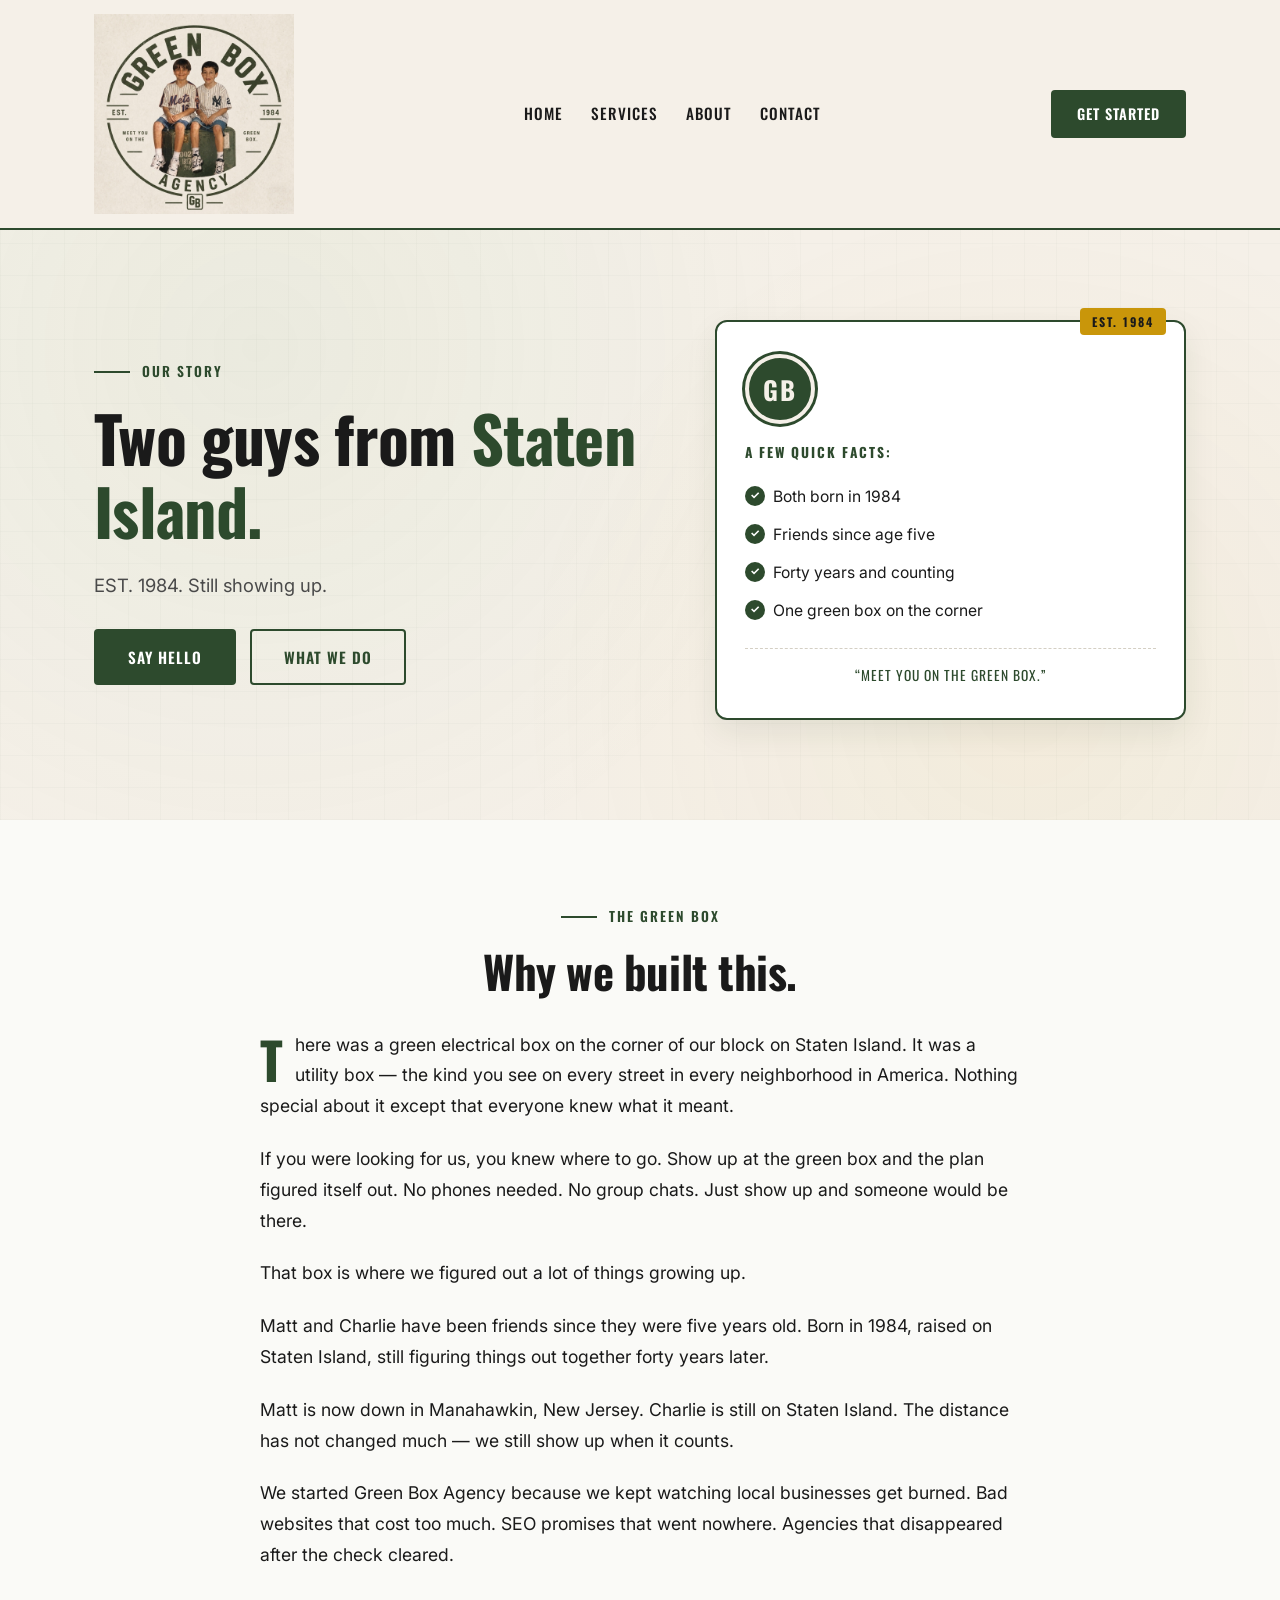
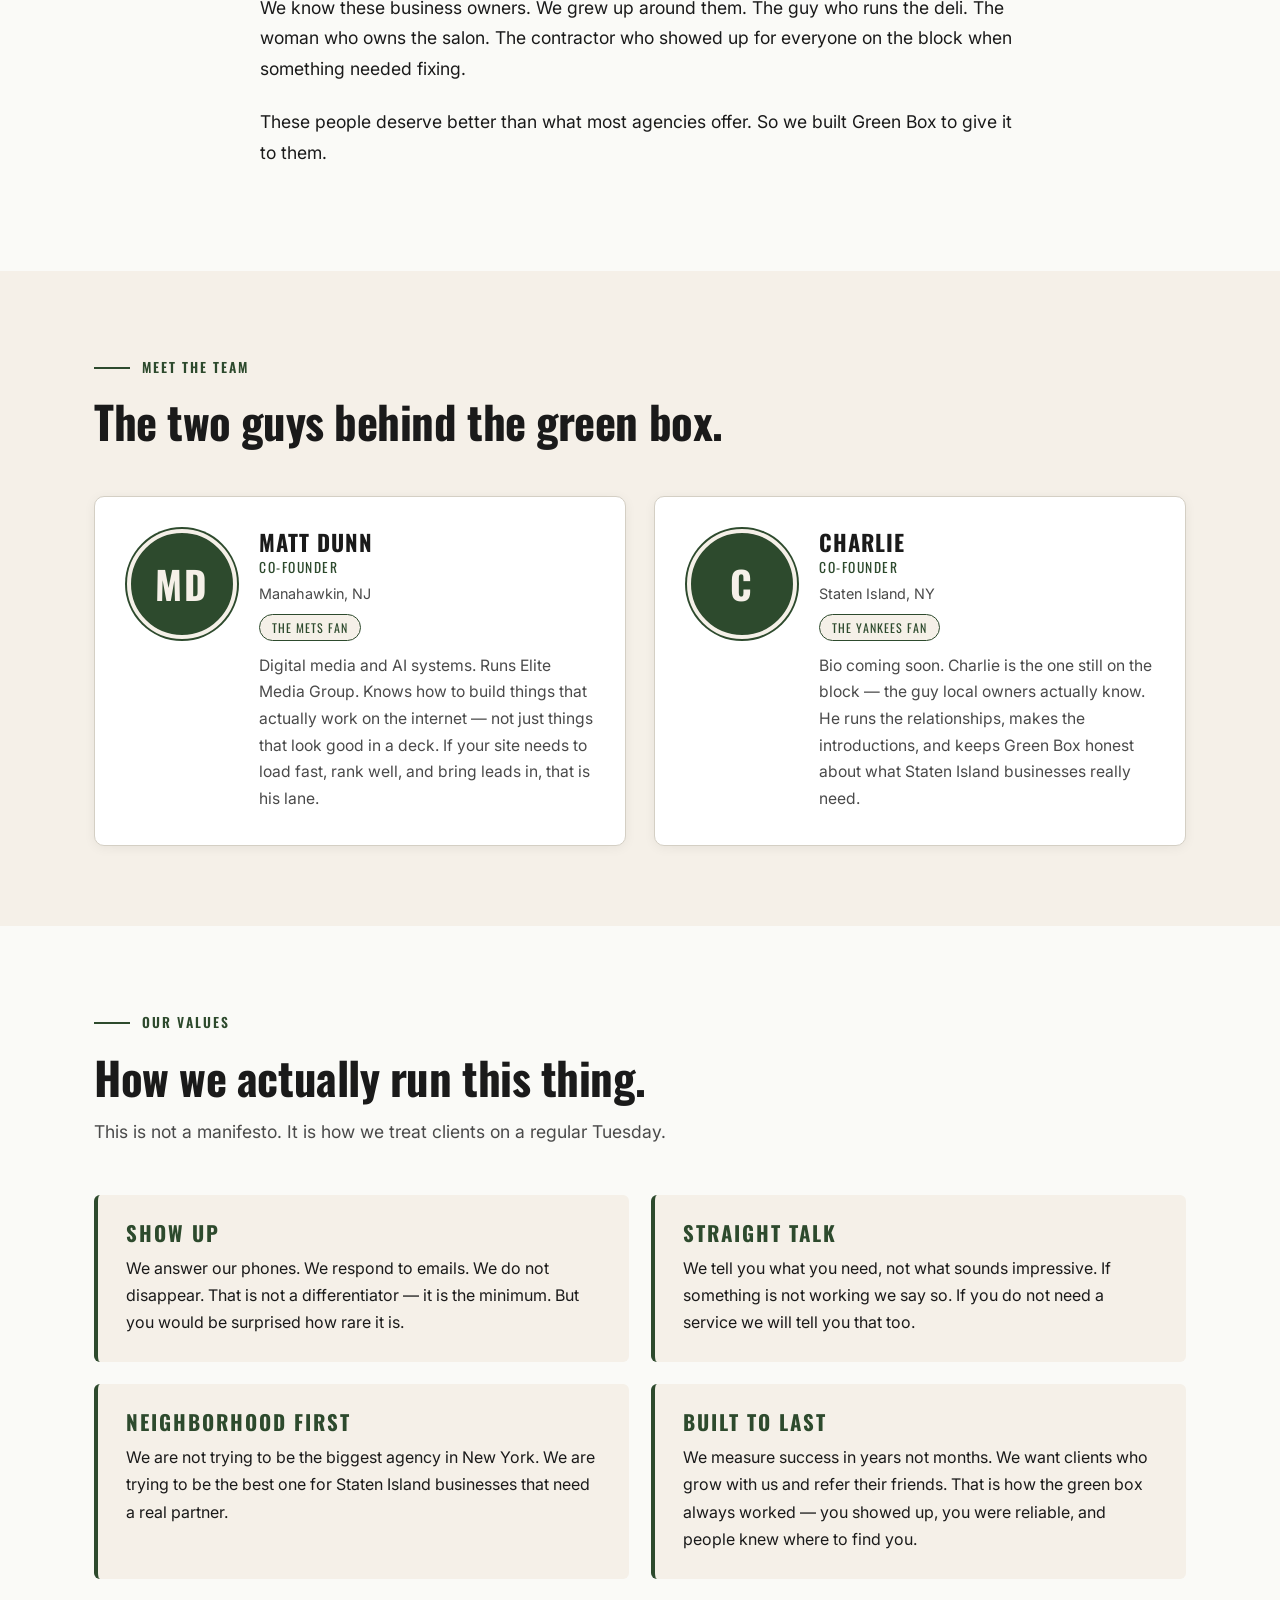
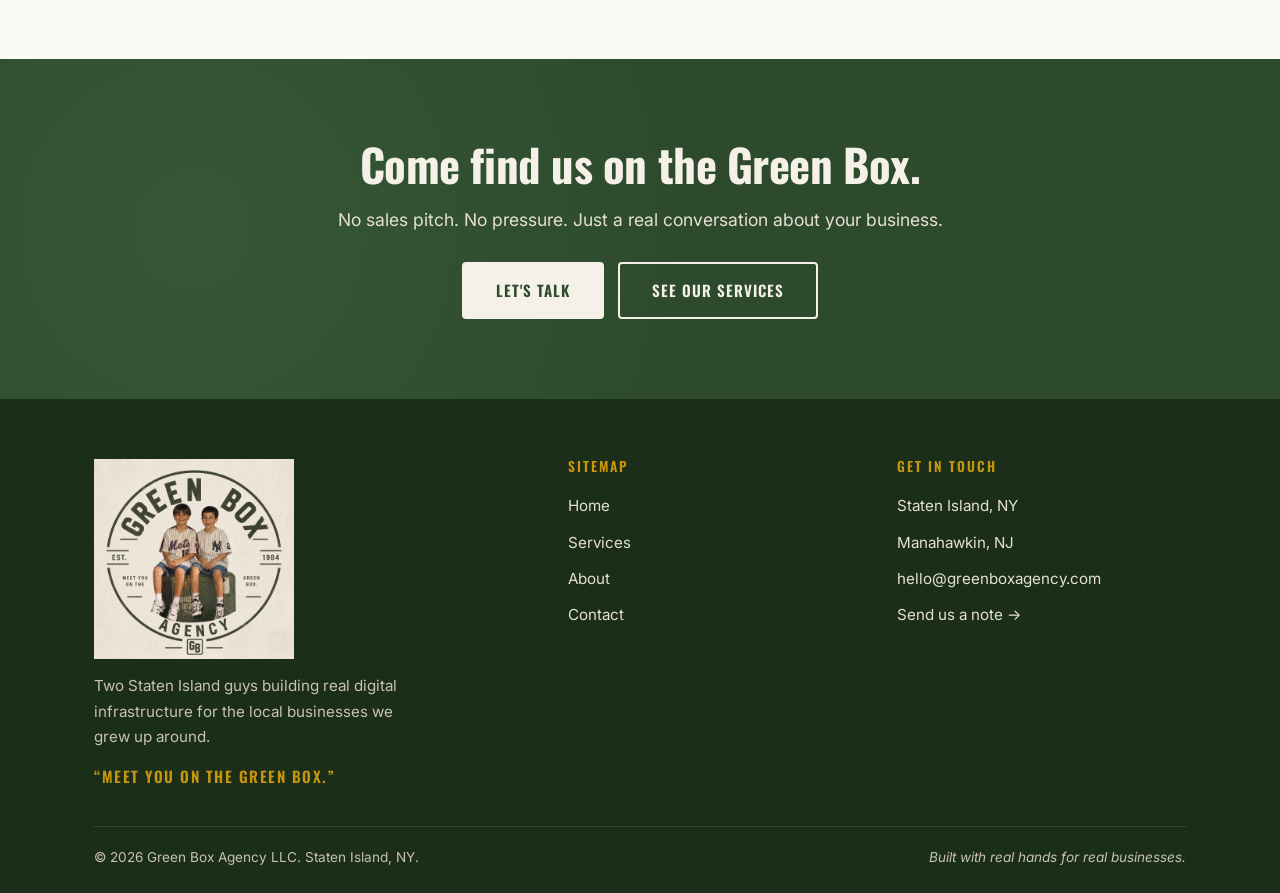
==== commit 267dc94b: "Resize logo to 200px — about/index.html — greenboxagency.com" ====
--- a/about/index.html
+++ b/about/index.html
@@ -2,6 +2,14 @@
 <html lang="en">
 <head>
   <meta charset="UTF-8" />
+  <!-- Google tag (gtag.js) -->
+  <script async src="https://www.googletagmanager.com/gtag/js?id=G-ZWFWKJBQMD"></script>
+  <script>
+    window.dataLayer = window.dataLayer || [];
+    function gtag(){dataLayer.push(arguments);}
+    gtag('js', new Date());
+    gtag('config', 'G-ZWFWKJBQMD');
+  </script>
   <meta name="viewport" content="width=device-width, initial-scale=1.0" />
   <title>About &mdash; Two Guys from Staten Island | Green Box Agency</title>
   <meta name="description" content="Green Box Agency was started by Matt and Charlie &mdash; friends since 1989, born on Staten Island, building real digital infrastructure for local businesses. Meet the team." />
@@ -11,14 +19,14 @@
   <meta property="og:url" content="https://greenboxagency.com/about/" />
   <meta property="og:title" content="About Green Box Agency &mdash; Two Guys from Staten Island" />
   <meta property="og:description" content="Friends since 1989. Building Green Box together. Real digital work for the businesses we grew up around." />
-  <meta property="og:image" content="/assets/logo.png" />
+  <meta property="og:image" content="/assets/logo.jpeg" />
 
   <meta name="twitter:card" content="summary_large_image" />
   <meta name="twitter:title" content="About | Green Box Agency" />
   <meta name="twitter:description" content="Friends since 1989. Staten Island raised. Building Green Box together." />
-  <meta name="twitter:image" content="/assets/logo.png" />
-
-  <link rel="icon" type="image/png" href="/assets/logo.png" />
+  <meta name="twitter:image" content="/assets/logo.jpeg" />
+
+  <link rel="icon" type="image/png" href="/assets/favicon.png" />
 
   <link rel="preconnect" href="https://fonts.googleapis.com" />
   <link rel="preconnect" href="https://fonts.gstatic.com" crossorigin />
@@ -44,10 +52,7 @@
 <header class="site-header" id="top">
   <div class="container">
     <nav class="nav" aria-label="Primary">
-      <a class="nav-logo" href="/">
-        <span class="nav-logo-mark" aria-hidden="true">GB</span>
-        <span>Green Box Agency</span>
-      </a>
+      <a href="/" class="nav-logo"><img src="/assets/logo.jpeg" alt="Green Box Agency" height="200" style="height:200px;width:auto;display:block"/></a>
 
       <button class="nav-toggle" type="button" aria-controls="nav-links" aria-expanded="false" aria-label="Toggle navigation menu">
         <span></span><span></span><span></span>
@@ -206,10 +211,7 @@
   <div class="container">
     <div class="footer-grid">
       <div class="footer-brand">
-        <a class="nav-logo" href="/">
-          <span class="nav-logo-mark" aria-hidden="true">GB</span>
-          <span>Green Box Agency</span>
-        </a>
+        <a href="/" class="nav-logo"><img src="/assets/logo.jpeg" alt="Green Box Agency" height="200" style="height:200px;width:auto;display:block"/></a>
         <p>Two Staten Island guys building real digital infrastructure for the local businesses we grew up around.</p>
         <p class="footer-tagline">&ldquo;Meet you on the Green Box.&rdquo;</p>
       </div>
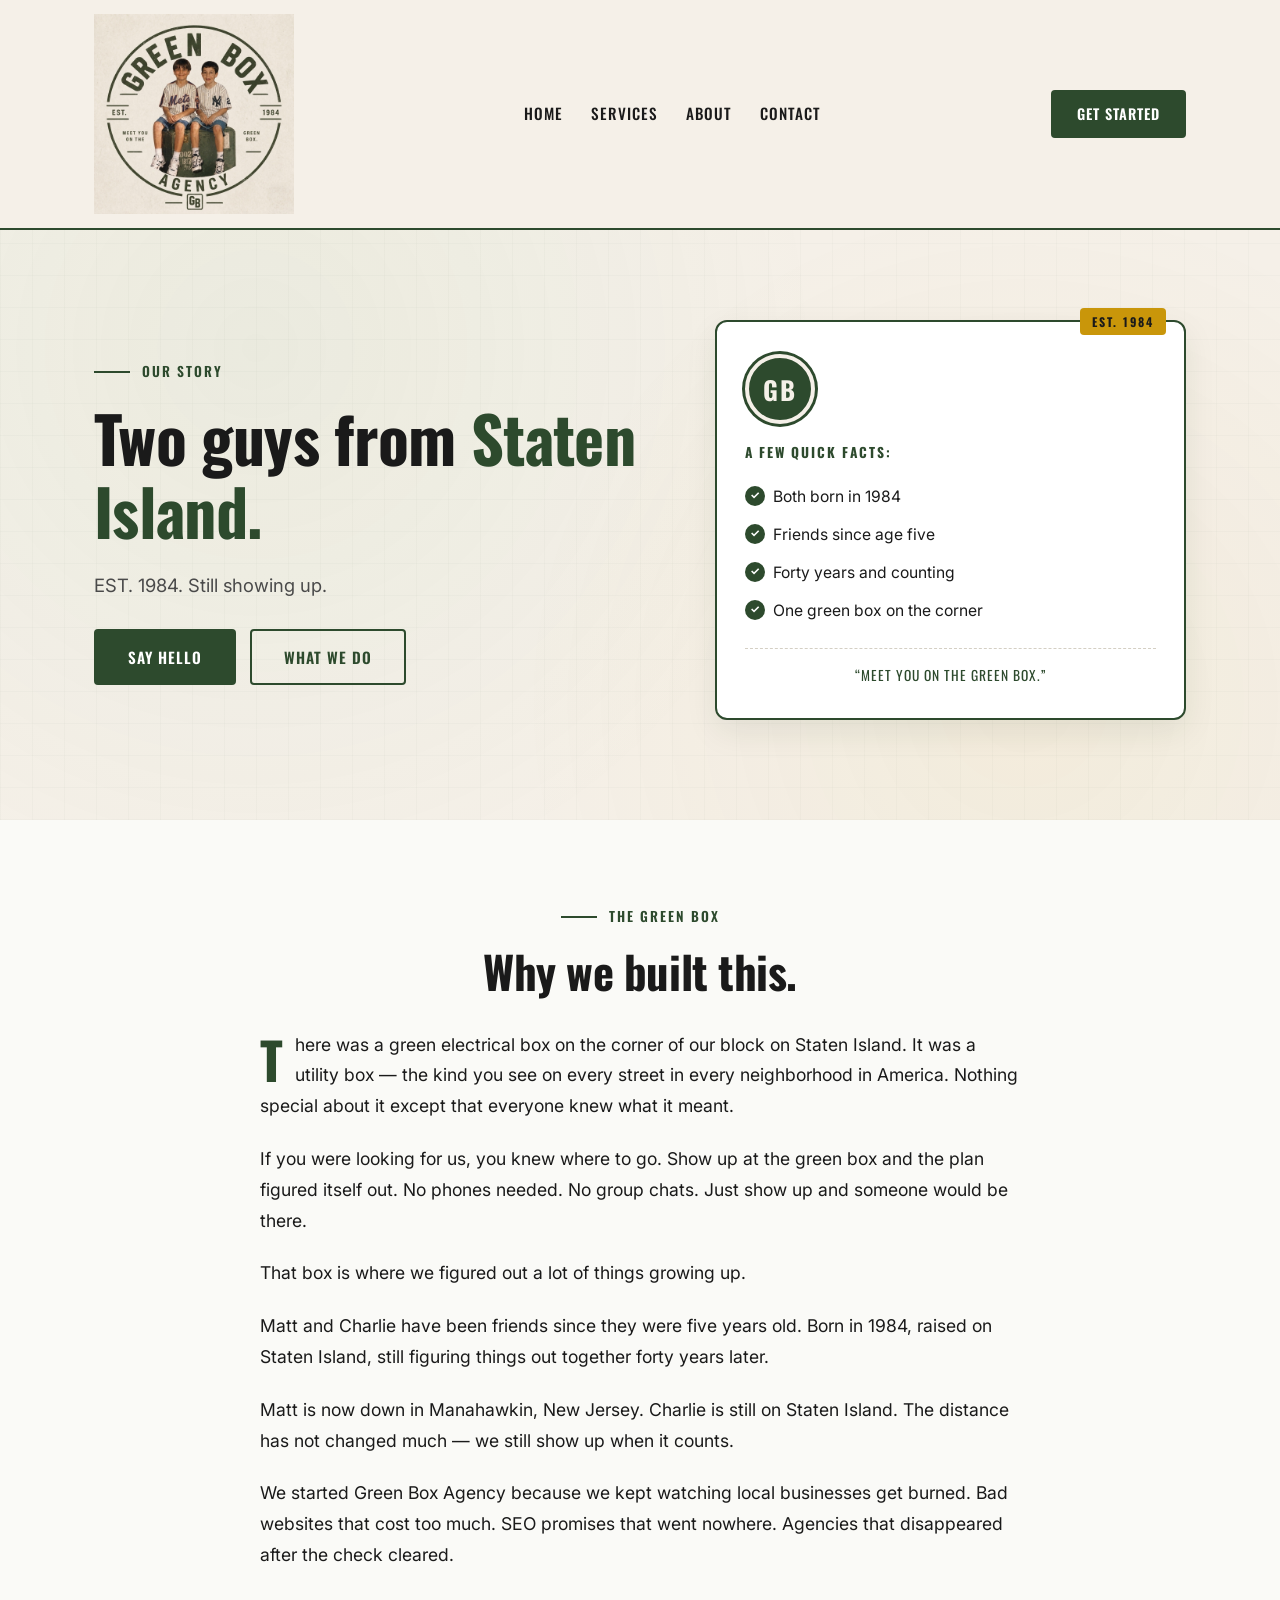
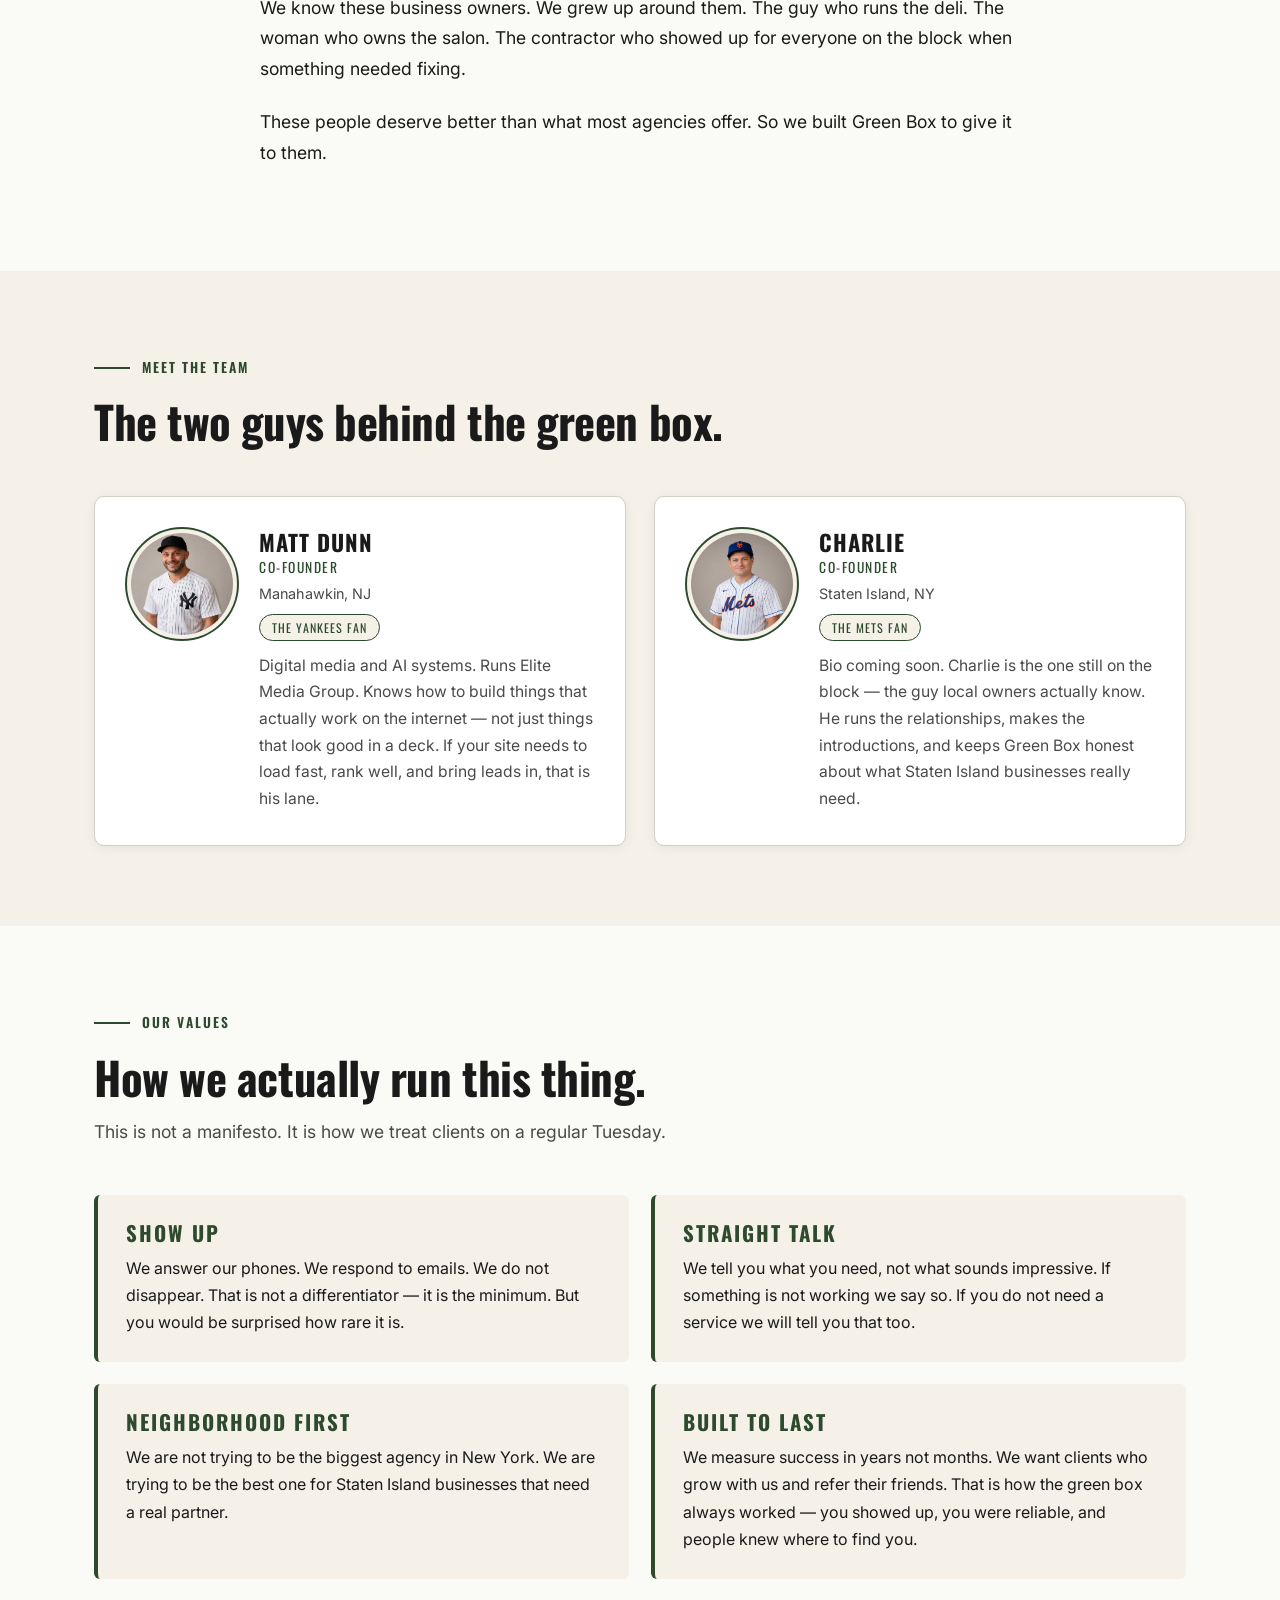
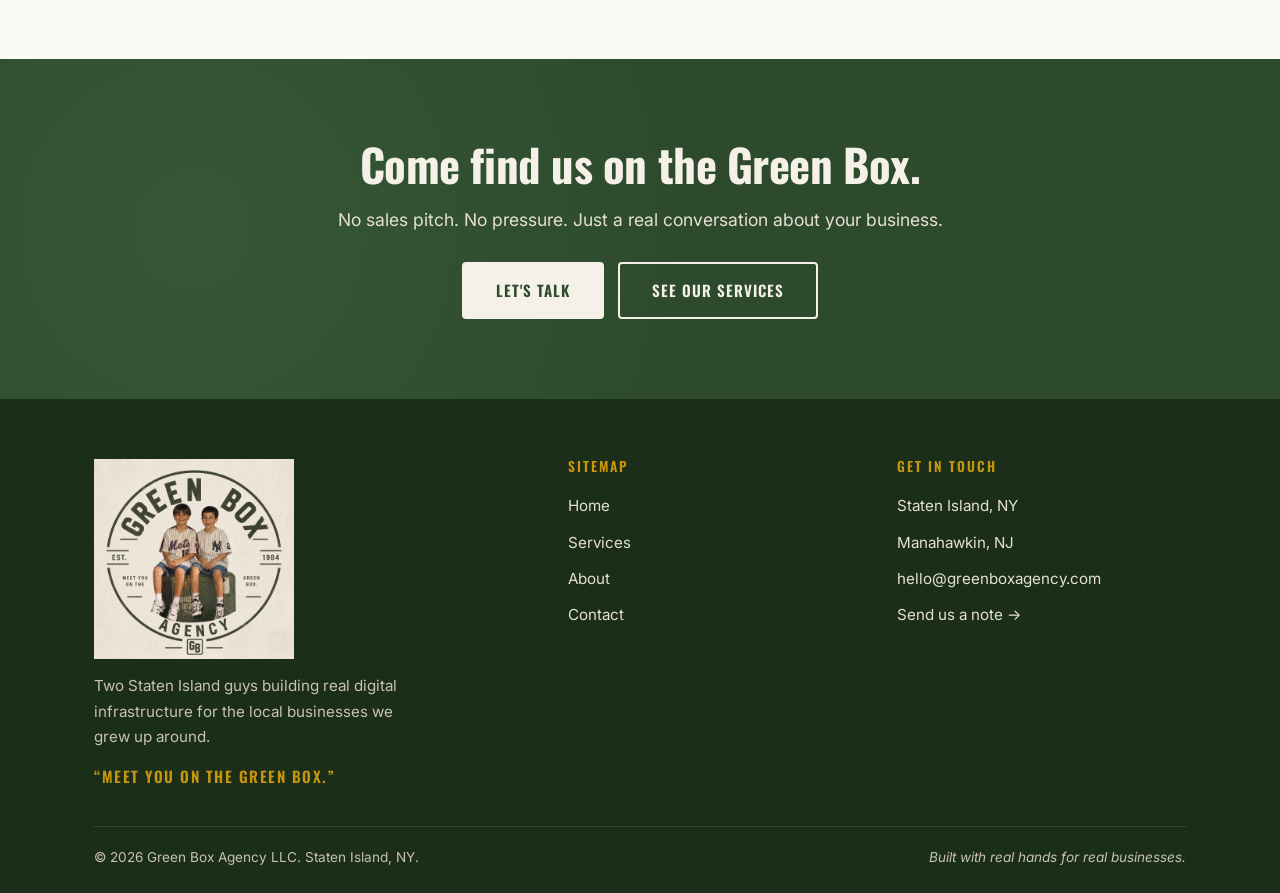
==== commit 22ec8c2a: "Add founder photos and fix team allegiances — about/index.html — greenboxagency.com" ====
--- a/about/index.html
+++ b/about/index.html
@@ -137,23 +137,23 @@
 
       <div class="team-grid">
         <article class="team-card fade-up">
-          <span class="team-avatar" aria-hidden="true">MD</span>
+          <img class="team-avatar" src="/assets/matt.jpeg" alt="Matt Dunn, Co-Founder of Green Box Agency" width="110" height="110" />
           <div>
             <h3>Matt Dunn</h3>
             <div class="team-role">Co-Founder</div>
             <div class="team-location">Manahawkin, NJ</div>
-            <span class="team-tag">The Mets fan</span>
+            <span class="team-tag">The Yankees fan</span>
             <p class="team-bio">Digital media and AI systems. Runs Elite Media Group. Knows how to build things that actually work on the internet &mdash; not just things that look good in a deck. If your site needs to load fast, rank well, and bring leads in, that is his lane.</p>
           </div>
         </article>
 
         <article class="team-card fade-up">
-          <span class="team-avatar" aria-hidden="true">C</span>
+          <img class="team-avatar" src="/assets/charlie.jpeg" alt="Charlie, Co-Founder of Green Box Agency" width="110" height="110" />
           <div>
             <h3>Charlie</h3>
             <div class="team-role">Co-Founder</div>
             <div class="team-location">Staten Island, NY</div>
-            <span class="team-tag">The Yankees fan</span>
+            <span class="team-tag">The Mets fan</span>
             <p class="team-bio">Bio coming soon. Charlie is the one still on the block &mdash; the guy local owners actually know. He runs the relationships, makes the introductions, and keeps Green Box honest about what Staten Island businesses really need.</p>
           </div>
         </article>
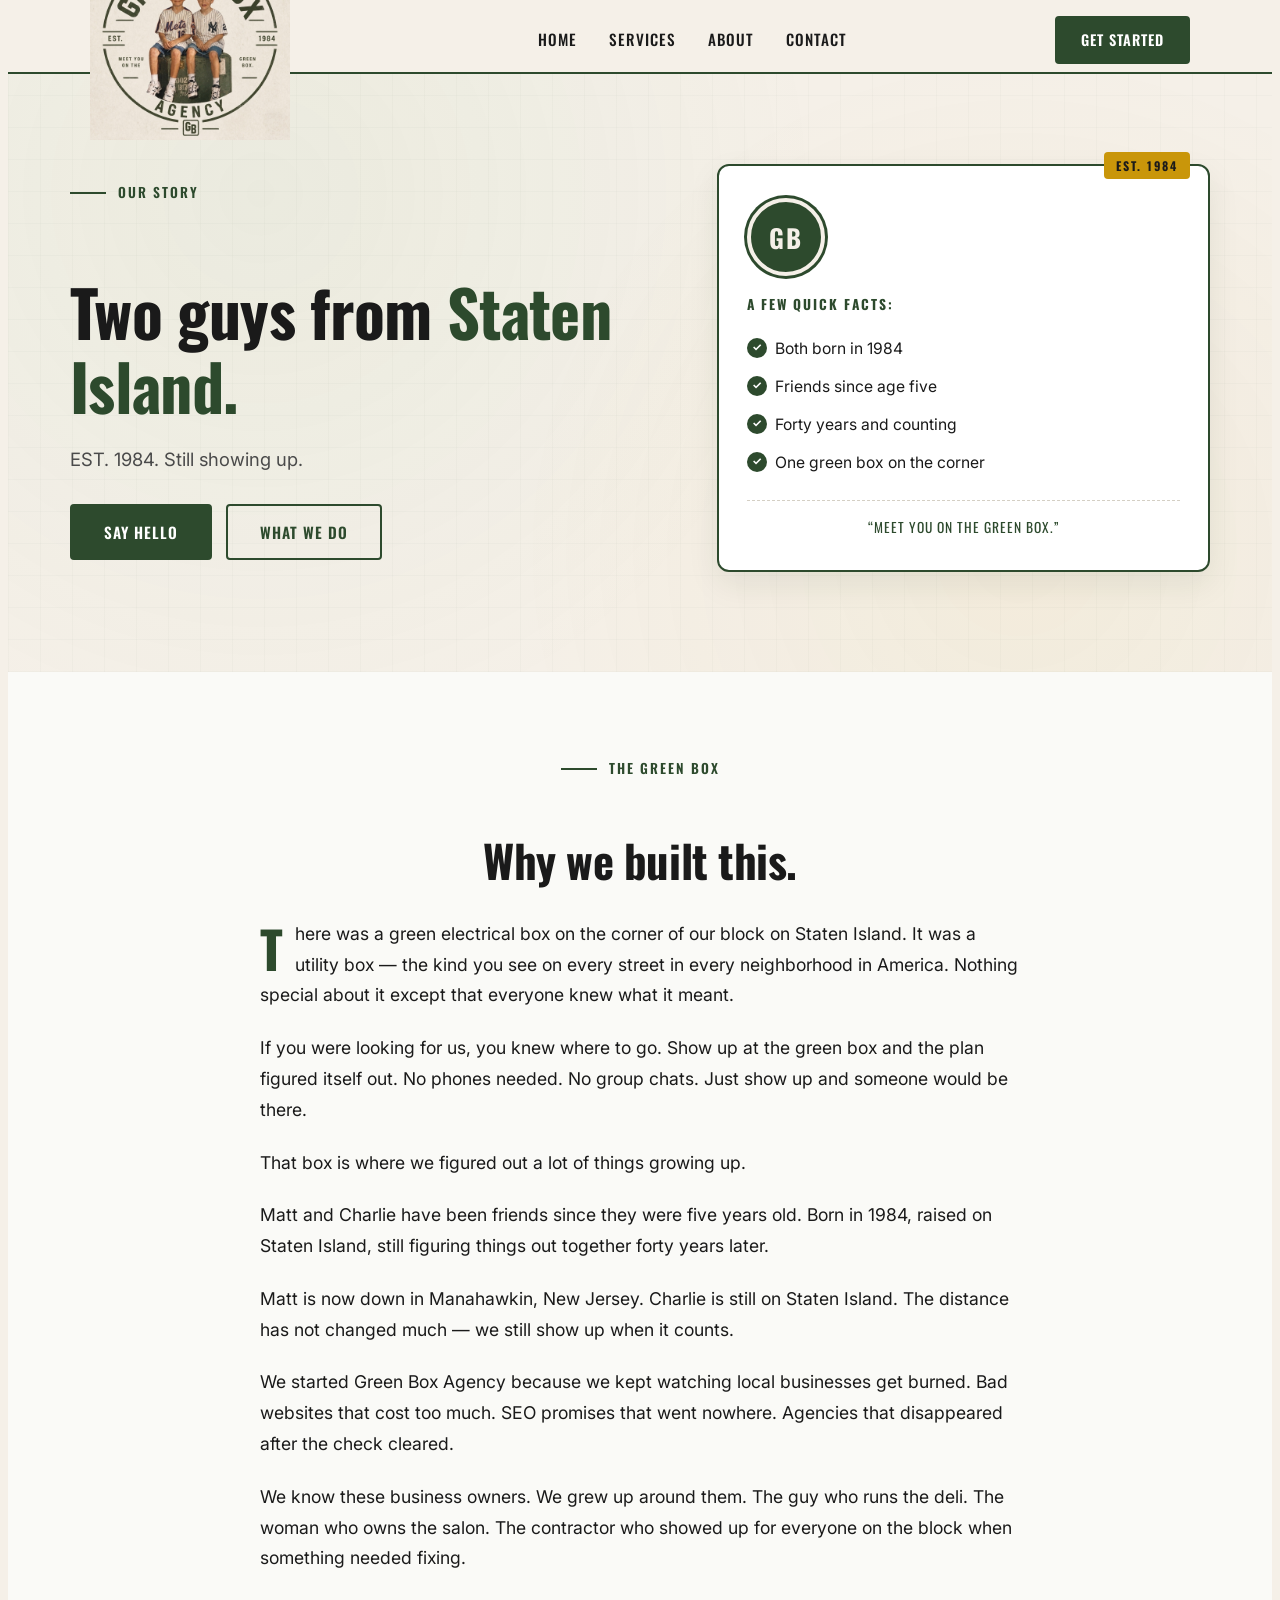
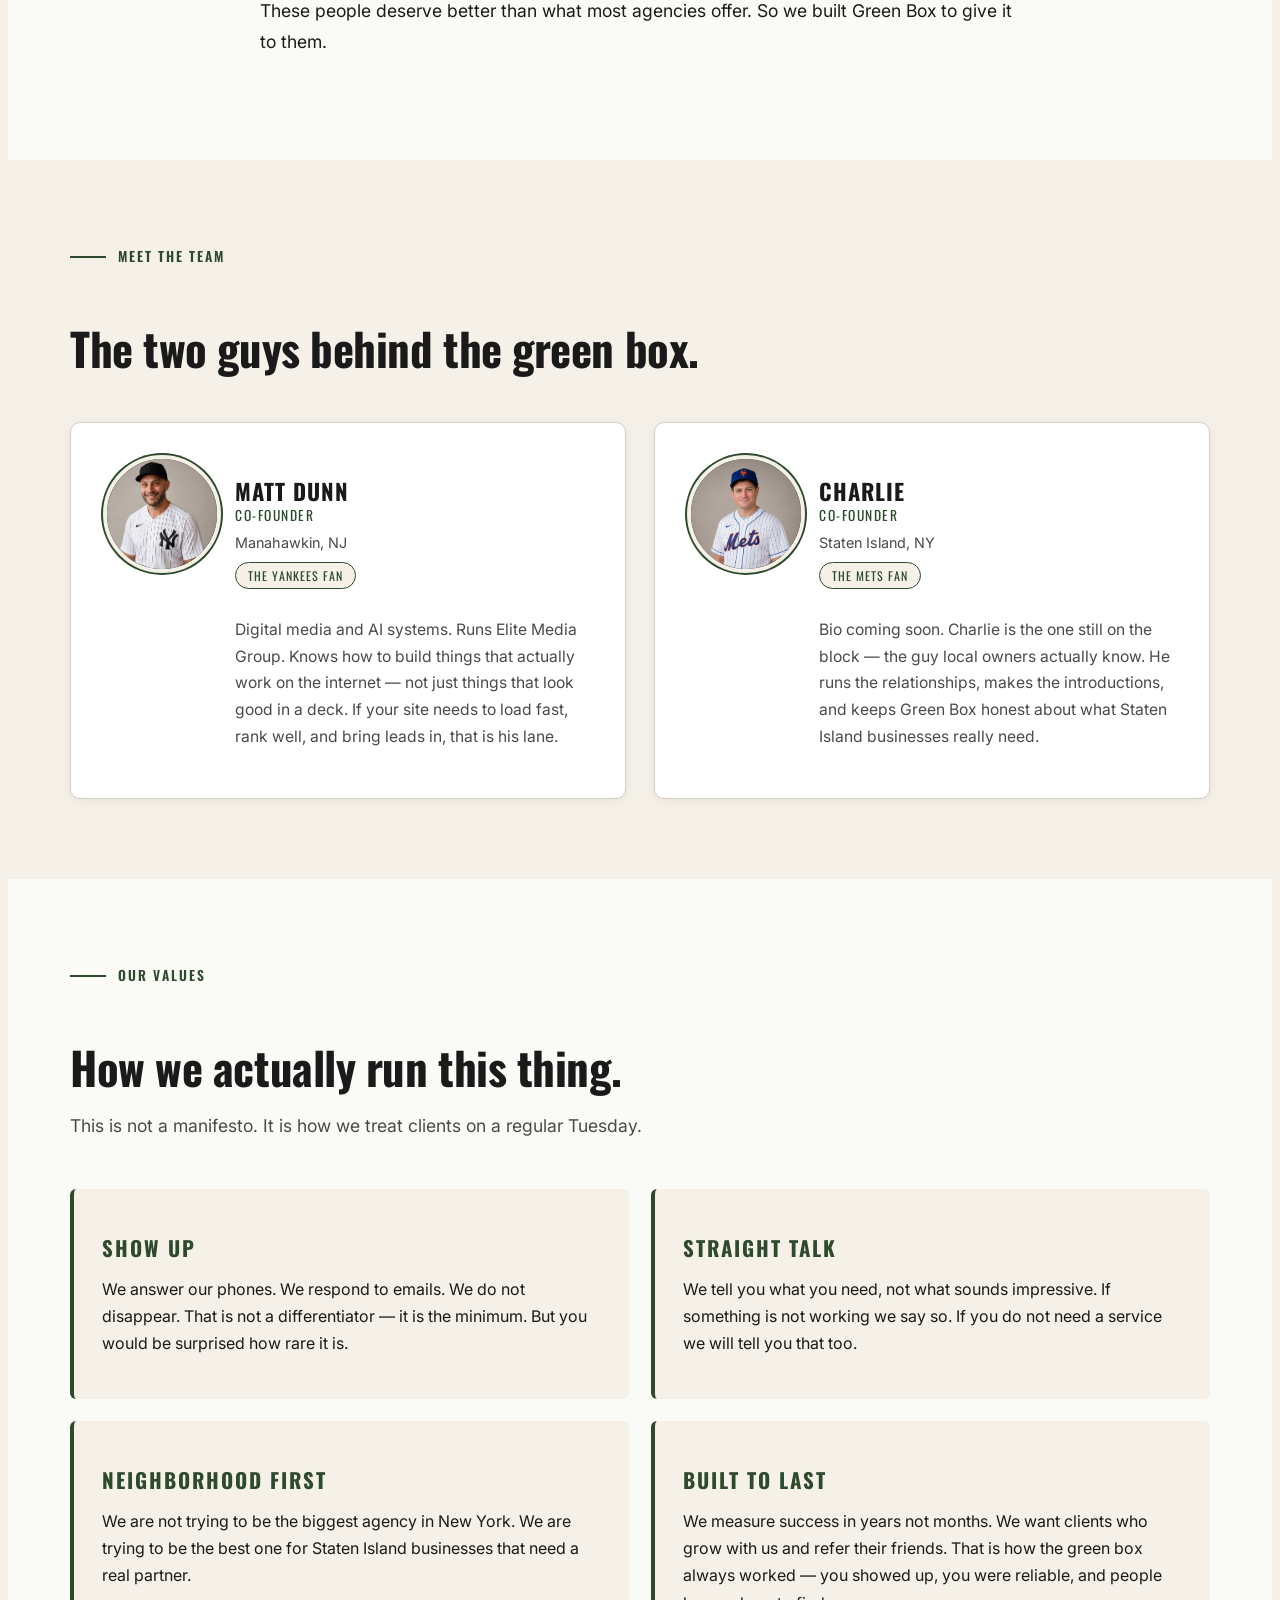
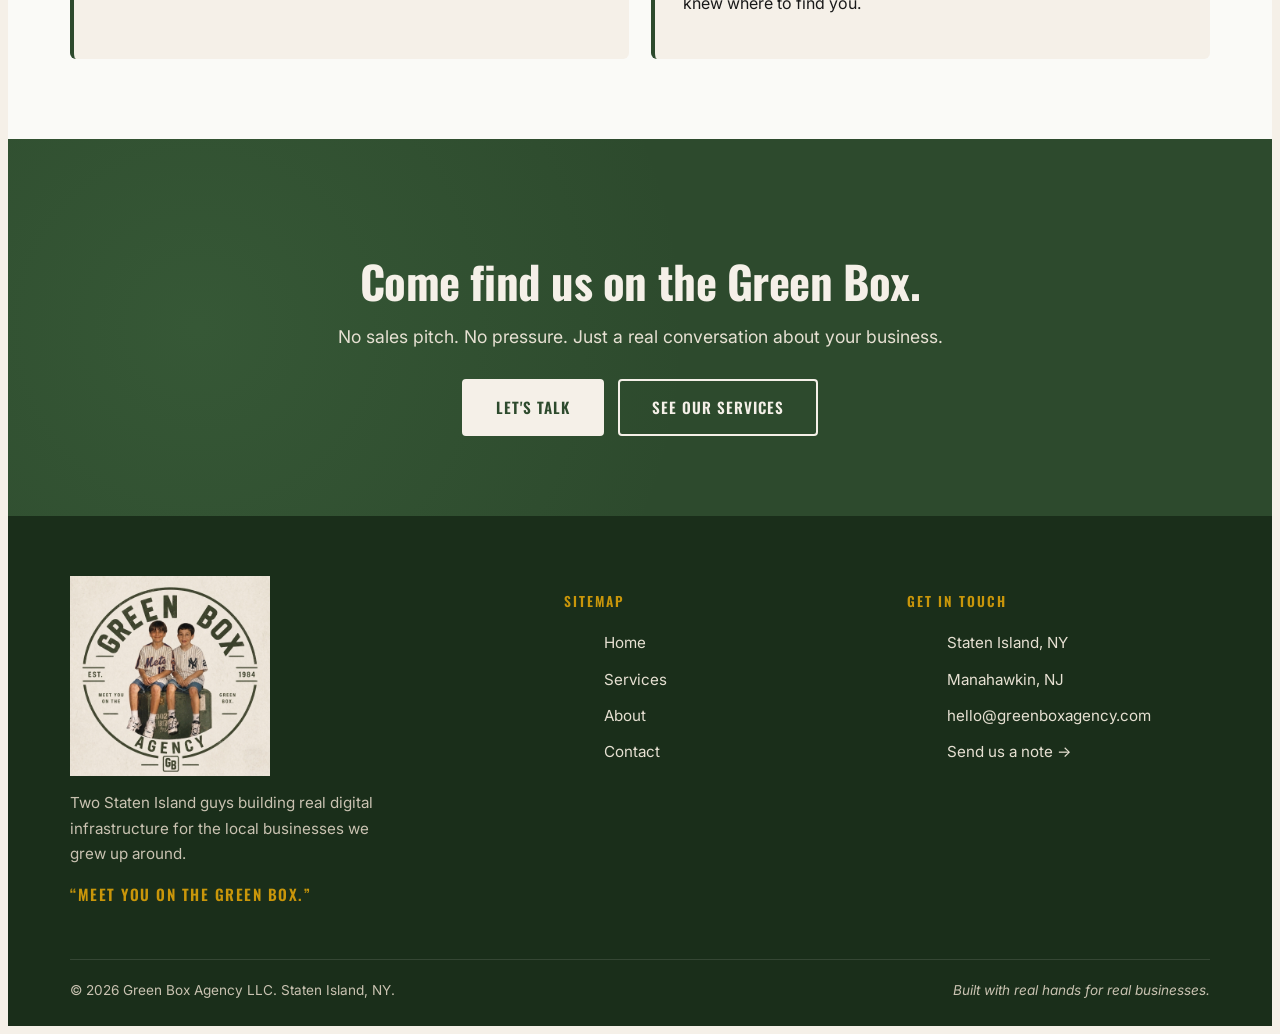
==== commit a69e9e03: "Fix hamburger markup — about/index.html — greenboxagency.com" ====
--- a/about/index.html
+++ b/about/index.html
@@ -54,8 +54,10 @@
     <nav class="nav" aria-label="Primary">
       <a href="/" class="nav-logo"><img src="/assets/logo.jpeg" alt="Green Box Agency" height="200" style="height:200px;width:auto;display:block"/></a>
 
-      <button class="nav-toggle" type="button" aria-controls="nav-links" aria-expanded="false" aria-label="Toggle navigation menu">
-        <span></span><span></span><span></span>
+      <button class="hamburger" aria-label="Open menu" aria-expanded="false">
+        <span></span>
+        <span></span>
+        <span></span>
       </button>
 
       <ul class="nav-links" id="nav-links">
--- a/assets/style.css
+++ b/assets/style.css
@@ -1,4 +1,4 @@
-/* ============================================
+——/* ============================================
    GREEN BOX AGENCY — SHARED STYLESHEET
    greenboxagency.com
    "Meet you on the Green Box."
@@ -105,10 +105,9 @@
 .site-header {
   position: sticky;
   top: 0;
-  z-index: 100;
+  z-index: 1000;
   background: #f5f0e8;
   border-bottom: 2px solid #2d4a2d;
-  transition: box-shadow 0.2s ease;
 }
 
 .site-header.scrolled {
@@ -119,21 +118,29 @@
   display: flex;
   align-items: center;
   justify-content: space-between;
-  padding: 14px 0;
-  gap: 24px;
+  height: 64px;
+  padding: 0 20px;
+  max-width: 1140px;
+  margin: 0 auto;
 }
 
 .nav-logo {
   display: flex;
   align-items: center;
   gap: 12px;
-  font-family: 'Oswald', sans-serif;
+  font-family: Oswald, sans-serif;
   font-weight: 700;
   font-size: 1.1rem;
   color: #2d4a2d;
   text-transform: uppercase;
   letter-spacing: 1px;
   flex-shrink: 0;
+}
+
+.nav-logo img {
+  height: 48px;
+  width: auto;
+  display: block;
 }
 
 .nav-logo-mark {
@@ -145,7 +152,7 @@
   display: inline-flex;
   align-items: center;
   justify-content: center;
-  font-family: 'Oswald', sans-serif;
+  font-family: Oswald, sans-serif;
   font-weight: 800;
   font-size: 1rem;
   letter-spacing: 1px;
@@ -153,15 +160,22 @@
   box-shadow: 0 0 0 2px #2d4a2d;
 }
 
+img.team-avatar {
+  object-fit: cover;
+  object-position: center top;
+  padding: 0;
+}
+
 .nav-links {
   display: flex;
-  gap: 28px;
+  align-items: center;
+  gap: 32px;
   list-style: none;
   margin: 0 auto;
 }
 
 .nav-links a {
-  font-family: 'Oswald', sans-serif;
+  font-family: Oswald, sans-serif;
   font-size: 0.95rem;
   font-weight: 500;
   text-transform: uppercase;
@@ -178,7 +192,7 @@
 }
 
 .nav-links a.active::after {
-  content: "";
+  content: '';
   position: absolute;
   left: 0;
   bottom: -2px;
@@ -187,11 +201,17 @@
   background: #c9960a;
 }
 
+.nav-right {
+  display: flex;
+  align-items: center;
+  gap: 12px;
+}
+
 /* NAV CTA BUTTON */
 .nav-cta {
   background: #2d4a2d;
   color: #ffffff;
-  font-family: 'Oswald', sans-serif;
+  font-family: Oswald, sans-serif;
   font-weight: 600;
   text-transform: uppercase;
   letter-spacing: 1px;
@@ -204,28 +224,28 @@
 .nav-cta:hover { background: #4a7c4a; border-color: #4a7c4a; color: #ffffff; transform: translateY(-1px); }
 
 /* HAMBURGER */
-.nav-toggle {
+.hamburger {
   display: none;
-  background: transparent;
-  border: 0;
-  width: 40px;
-  height: 40px;
+  background: none;
+  border: none;
   cursor: pointer;
   padding: 8px;
-  position: relative;
-  z-index: 110;
-}
-.nav-toggle span {
+  flex-direction: column;
+  gap: 5px;
+}
+
+.hamburger span {
   display: block;
-  width: 100%;
+  width: 24px;
   height: 2px;
   background: #2d4a2d;
-  margin: 5px 0;
-  transition: transform 0.25s ease, opacity 0.2s ease;
-}
-.nav-toggle[aria-expanded="true"] span:nth-child(1) { transform: translateY(7px) rotate(45deg); }
-.nav-toggle[aria-expanded="true"] span:nth-child(2) { opacity: 0; }
-.nav-toggle[aria-expanded="true"] span:nth-child(3) { transform: translateY(-7px) rotate(-45deg); }
+  border-radius: 2px;
+  transition: all 0.3s;
+}
+
+.hamburger.active span:nth-child(1) { transform: translateY(7px) rotate(45deg); }
+.hamburger.active span:nth-child(2) { opacity: 0; }
+.hamburger.active span:nth-child(3) { transform: translateY(-7px) rotate(-45deg); }
 
 /* BUTTONS */
 .btn {
@@ -1257,34 +1277,61 @@
 
 @media (max-width: 768px) {
   .section { padding: 60px 0; }
-  .nav-toggle { display: block; }
+  .nav {
+    height: 60px;
+    padding: 0 16px;
+  }
+  .nav-logo img {
+    height: 40px;
+  }
+  .hamburger {
+    display: flex;
+  }
   .nav-links {
+    display: none;
     position: fixed;
-    inset: 64px 0 auto 0;
+    top: 60px;
+    left: 0;
+    right: 0;
+    bottom: 0;
     background: #f5f0e8;
     flex-direction: column;
-    gap: 0;
-    padding: 16px 24px;
-    border-bottom: 2px solid #2d4a2d;
-    transform: translateY(-110%);
-    transition: transform 0.25s ease;
+    align-items: center;
+    justify-content: center;
+    gap: 32px;
+    z-index: 999;
     margin: 0;
-    box-shadow: 0 8px 18px rgba(0,0,0,0.08);
   }
-  .nav-links.open { transform: translateY(0); }
-  .nav-links li { width: 100%; }
+  .nav-links.open {
+    display: flex;
+  }
   .nav-links a {
+    font-family: 'Oswald', sans-serif;
+    font-size: 1.4rem;
+    font-weight: 600;
+    text-transform: uppercase;
+    letter-spacing: 2px;
+    color: #1a1a1a;
+    text-decoration: none;
     display: block;
     padding: 14px 0;
-    border-bottom: 1px solid #d4cfc4;
   }
-  .nav-cta { display: none; }
+  .nav-links .nav-cta {
+    background: #2d4a2d;
+    color: #f5f0e8;
+    padding: 14px 36px;
+    border-radius: 4px;
+    margin-top: 8px;
+  }
+  .nav-right {
+    display: flex;
+    align-items: center;
+    gap: 12px;
+  }
   .hero-card { padding: 26px 22px; }
   .team-card { grid-template-columns: 1fr; text-align: center; }
   .team-avatar { margin: 0 auto; }
   .footer-grid { grid-template-columns: 1fr; }
-  .footer-bottom { flex-direction: column; text-align: center; }
-  .checkbox-row, .check-group { grid-template-columns: 1fr; }
 }
 
 @media (max-width: 480px) {
@@ -1297,4 +1344,4 @@
 }
 
 /* PRINT-FRIENDLY (skip) */
-@media print { .nav-toggle, .nav-cta, .cta-band { display: none; } }
+@media print { .hamburger, .nav-cta, .cta-band { display: none; } }
